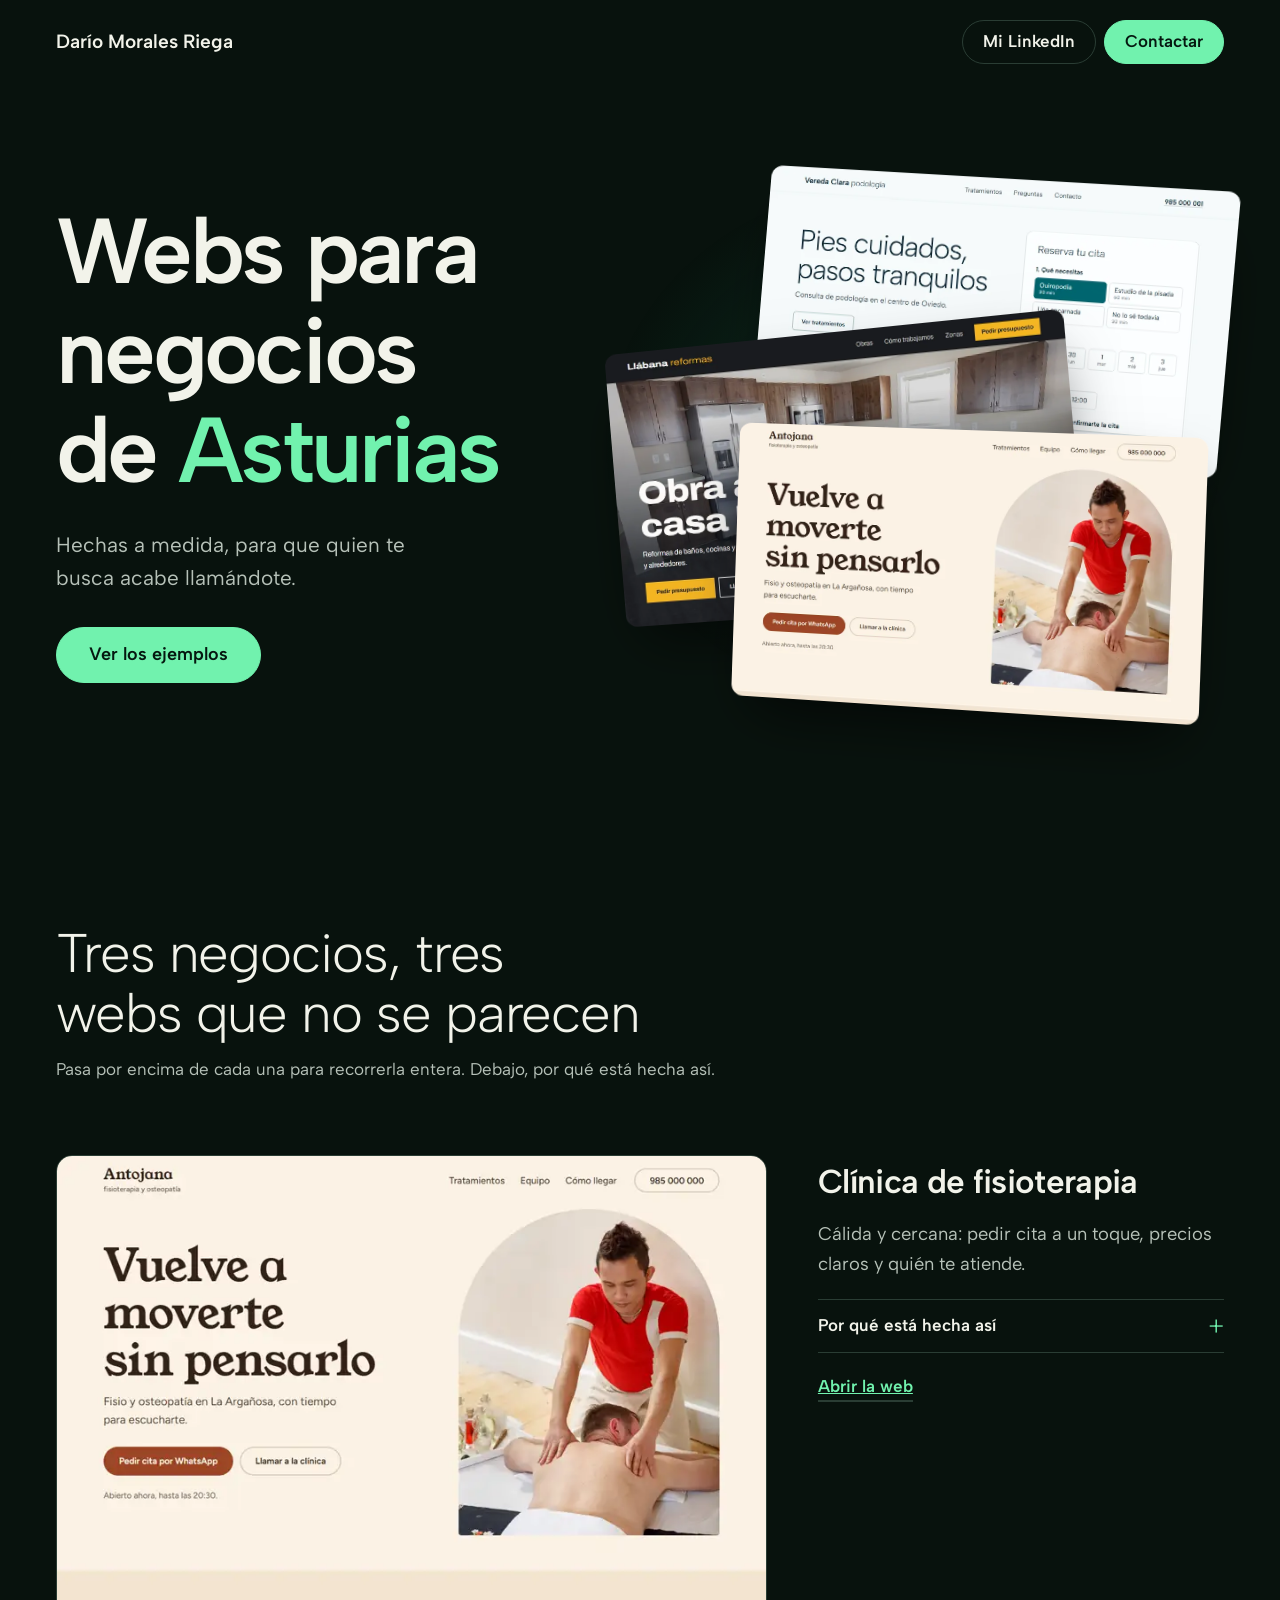
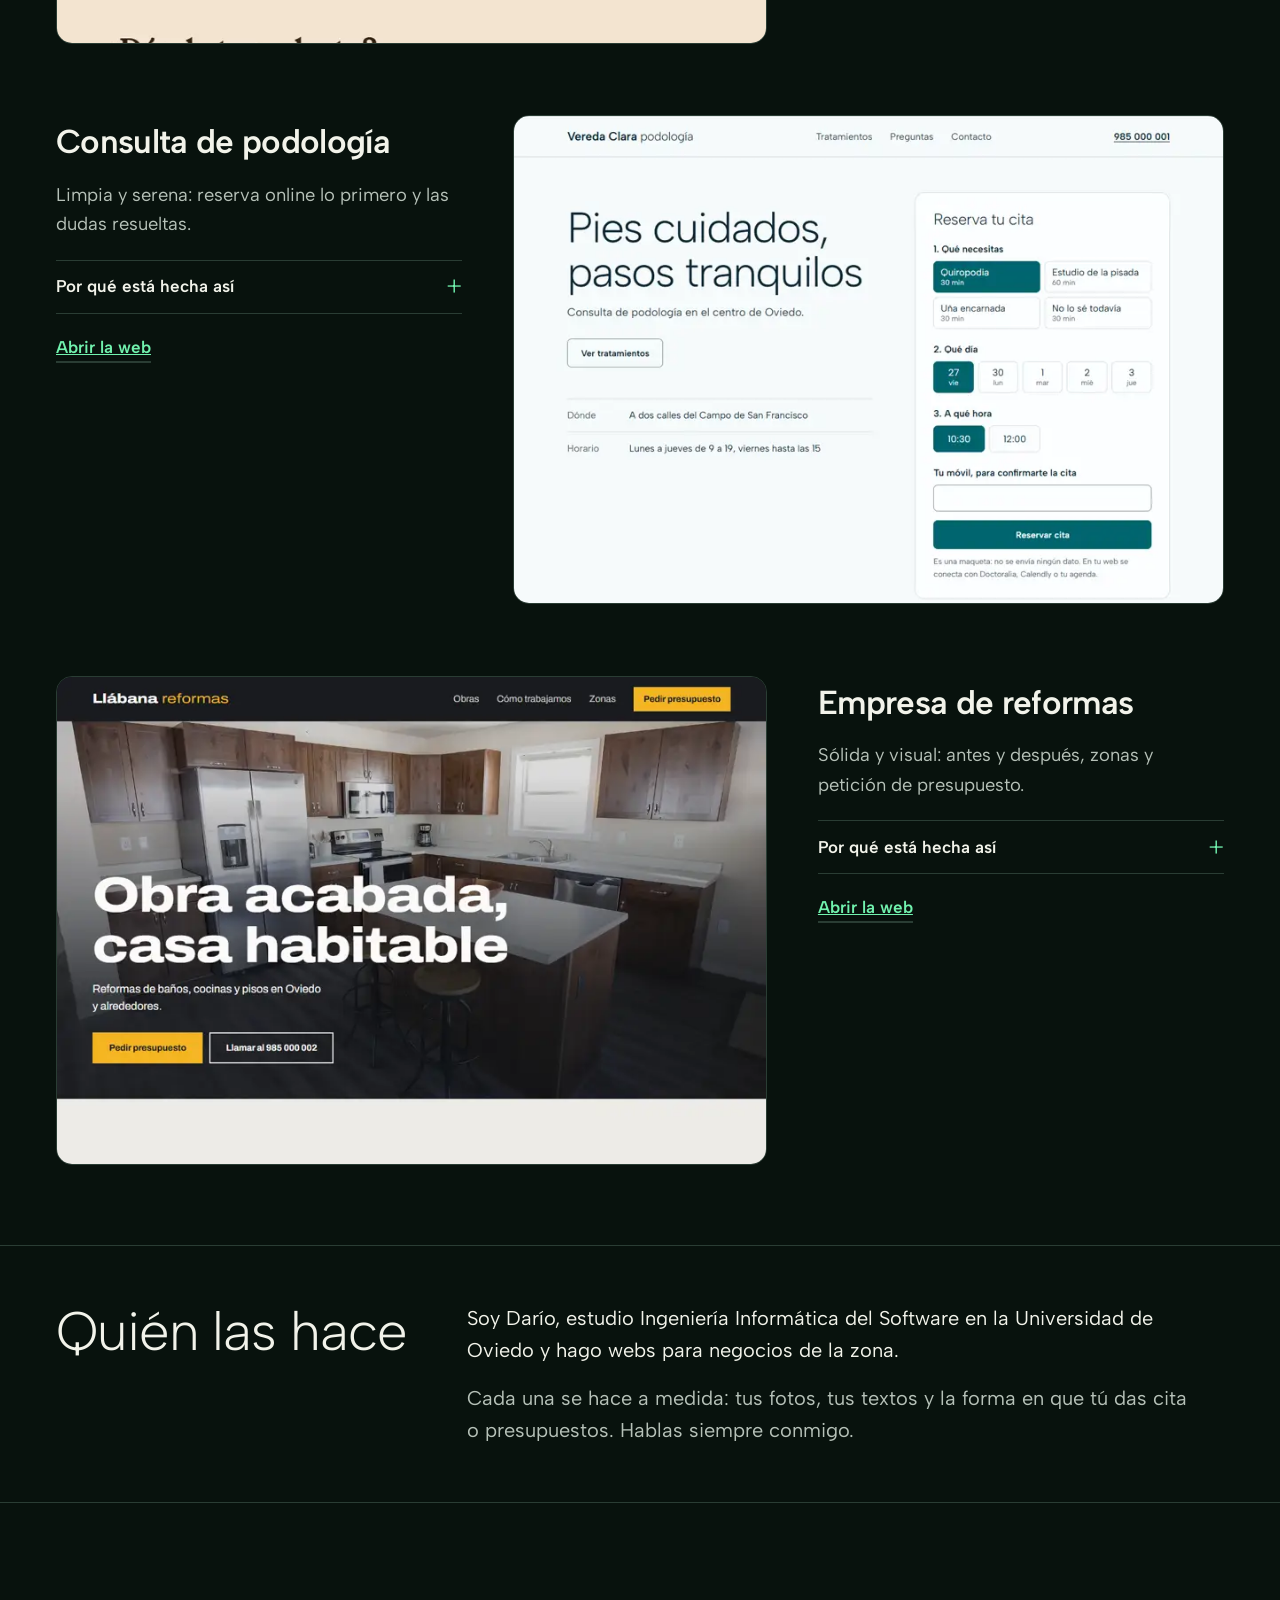
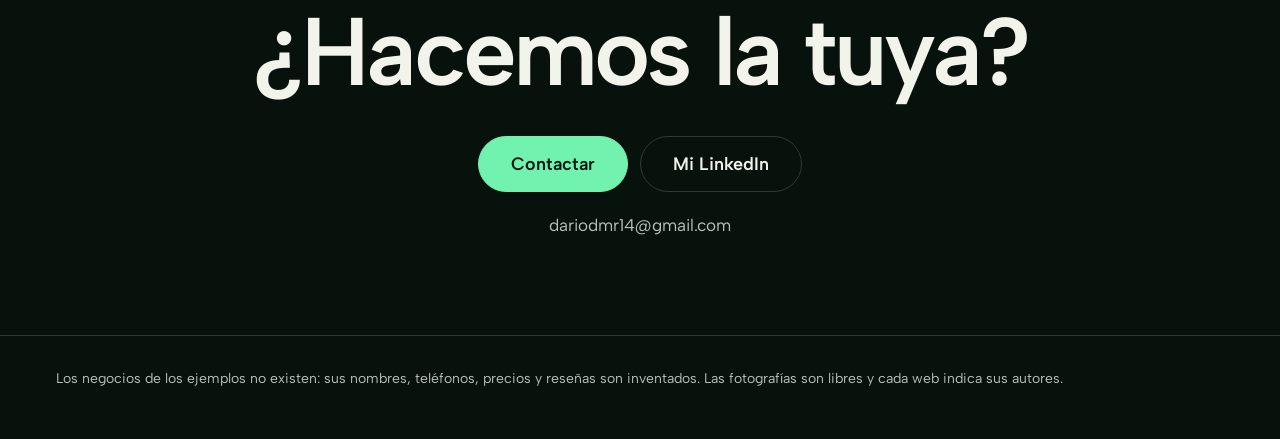
==== index.html @ 512c6b69 "Publicar webs de ejemplo" ====
<!doctype html>
<html lang="es">
<head>
  <meta charset="utf-8">
  <meta name="viewport" content="width=device-width, initial-scale=1">
  <title>Darío Morales Riega — webs para negocios de Asturias</title>
  <meta name="description" content="Webs a medida para clínicas, consultas y empresas de reformas de Asturias. Tres ejemplos para verlo, hechos por Darío Morales Riega.">
  <meta property="og:type" content="website">
  <meta property="og:locale" content="es_ES">
  <meta property="og:title" content="Darío Morales Riega — webs para negocios de Asturias">
  <meta property="og:description" content="Tres webs de ejemplo para clínicas, consultas y reformas.">
  <meta property="og:image" content="https://dariodmr14.github.io/webs-ejemplos/img/og.jpg">
  <meta name="theme-color" content="#0b1411">
  <link rel="icon" href="data:image/svg+xml,%3Csvg xmlns='http://www.w3.org/2000/svg' viewBox='0 0 32 32'%3E%3Crect width='32' height='32' fill='%230b1411'/%3E%3Cpath d='M9 7h6c7 0 10 4 10 9s-3 9-10 9H9z' fill='%237df0b0'/%3E%3C/svg%3E">
  <link rel="preload" href="fonts/albert-300_600.woff2" as="font" type="font/woff2" crossorigin>
  <link rel="stylesheet" href="styles.css">
</head>
<body>
  <header class="wrap top">
    <p class="name">Darío Morales Riega</p>
    <nav aria-label="Contacto">
      <a class="btn btn--line" href="https://www.linkedin.com/in/dario-morales-riega" target="_blank" rel="noopener">Mi LinkedIn</a>
      <a class="btn" href="mailto:dariodmr14@gmail.com?subject=Web%20para%20mi%20negocio">Contactar</a>
    </nav>
  </header>

  <main>
    <section class="hero wrap">
      <div>
        <h1>
          <span class="line"><span>Webs para</span></span>
          <span class="line"><span>negocios</span></span>
          <span class="line"><span>de <em>Asturias</em></span></span>
        </h1>
        <p class="lead">Hechas a medida, para que quien te busca acabe llamándote.</p>
        <div class="actions">
          <a class="btn btn--big" href="#ejemplos">Ver los ejemplos</a>
        </div>
      </div>
      <div class="fan">
        <a class="card card--1" href="podologia/index.html"><img src="img/podologia.webp" width="900" height="536" alt="Ejemplo: consulta de podología"></a>
        <a class="card card--2" href="reformas/index.html"><img src="img/reformas.webp" width="900" height="536" alt="Ejemplo: empresa de reformas"></a>
        <a class="card card--3" href="fisio/index.html"><img src="img/fisio.webp" width="900" height="536" alt="Ejemplo: clínica de fisioterapia" fetchpriority="high"></a>
      </div>
    </section>

    <section class="works wrap" id="ejemplos" aria-labelledby="e-t">
      <h2 id="e-t">Tres negocios, tres webs que no se parecen</h2>
      <p class="hint">Pasa por encima de cada una para recorrerla entera. Debajo, por qué está hecha así.</p>

      <article class="work">
        <a class="peek" href="fisio/index.html" aria-label="Abrir la web de ejemplo de fisioterapia"><img src="img/fisio-larga.webp" width="800" height="3680" alt="Recorrido por la web de ejemplo de fisioterapia" loading="lazy"></a>
        <div>
          <h3>Clínica de fisioterapia</h3>
          <p>Cálida y cercana: pedir cita a un toque, precios claros y quién te atiende.</p>
          <details>
            <summary>Por qué está hecha así</summary>
            <dl><div><dt>Pedir cita, a un toque</dt><dd>Quien tiene dolor quiere cita ya. WhatsApp y teléfono están arriba y, en el móvil, siempre a la vista.</dd></div><div><dt>Precios a la vista</dt><dd>Es lo que más se pregunta antes de reservar. Si no aparece, mucha gente no llama.</dd></div><div><dt>Quién te va a tratar</dt><dd>En fisioterapia se elige a una persona, no un local.</dd></div><div><dt>Cómo llegar y horario</dt><dd>Quien busca «fisio cerca» decide por barrio y por hora. También ayuda a salir en Google.</dd></div></dl>
          </details>
          <a class="work__go" href="fisio/index.html">Abrir la web</a>
        </div>
      </article>
      <article class="work work--flip">
        <a class="peek" href="podologia/index.html" aria-label="Abrir la web de ejemplo de podología"><img src="img/podologia-larga.webp" width="800" height="2844" alt="Recorrido por la web de ejemplo de podología" loading="lazy"></a>
        <div>
          <h3>Consulta de podología</h3>
          <p>Limpia y serena: reserva online lo primero y las dudas resueltas.</p>
          <details>
            <summary>Por qué está hecha así</summary>
            <dl><div><dt>Reservar es lo primero que se ve</dt><dd>Cuantos menos pasos, más citas. Y quien busca de noche reserva sin esperar a que abráis.</dd></div><div><dt>Tratamientos con su nombre</dt><dd>«Uña encarnada» o «estudio de la pisada» es lo que la gente escribe en Google.</dd></div><div><dt>Preguntas frecuentes</dt><dd>Quitan el miedo antes de venir y ahorran llamadas repetidas.</dd></div><div><dt>Colores claros y letra grande</dt><dd>Transmite limpieza y se lee bien a cualquier edad.</dd></div></dl>
          </details>
          <a class="work__go" href="podologia/index.html">Abrir la web</a>
        </div>
      </article>
      <article class="work">
        <a class="peek" href="reformas/index.html" aria-label="Abrir la web de ejemplo de reformas"><img src="img/reformas-larga.webp" width="800" height="3546" alt="Recorrido por la web de ejemplo de reformas" loading="lazy"></a>
        <div>
          <h3>Empresa de reformas</h3>
          <p>Sólida y visual: antes y después, zonas y petición de presupuesto.</p>
          <details>
            <summary>Por qué está hecha así</summary>
            <dl><div><dt>Antes y después</dt><dd>Nadie contrata una reforma sin ver cómo quedan las obras.</dd></div><div><dt>Presupuesto sin llamar</dt><dd>Muchos comparan por la noche. El formulario recoge lo justo para saber si la obra encaja.</dd></div><div><dt>Zonas donde trabajáis</dt><dd>Evita llamadas de fuera y ayuda a salir al buscar «reformas» más el nombre del concejo.</dd></div><div><dt>Cómo se trabaja, paso a paso</dt><dd>El miedo en una obra son los retrasos y los extras. Explicarlo genera confianza.</dd></div></dl>
          </details>
          <a class="work__go" href="reformas/index.html">Abrir la web</a>
        </div>
      </article>
    </section>

    <section class="about wrap" aria-labelledby="a-t">
      <h2 id="a-t">Quién las hace</h2>
      <div>
        <p>Soy Darío, estudio Ingeniería Informática del Software en la Universidad de Oviedo y hago webs para negocios de la zona.</p>
        <p>Cada una se hace a medida: tus fotos, tus textos y la forma en que tú das cita o presupuestos. Hablas siempre conmigo.</p>
      </div>
    </section>

    <section class="close wrap" aria-labelledby="c-t">
      <h2 id="c-t">¿Hacemos la tuya?</h2>
      <div class="actions">
        <a class="btn btn--big" href="mailto:dariodmr14@gmail.com?subject=Web%20para%20mi%20negocio">Contactar</a>
        <a class="btn btn--big btn--line" href="https://www.linkedin.com/in/dario-morales-riega" target="_blank" rel="noopener">Mi LinkedIn</a>
      </div>
      <p class="mail">dariodmr14@gmail.com</p>
    </section>
  </main>

  <footer class="wrap foot">
    <p>Los negocios de los ejemplos no existen: sus nombres, teléfonos, precios y reseñas son inventados. Las fotografías son libres y cada web indica sus autores.</p>
  </footer>
  <script src="main.js" defer></script>
</body>
</html>
---- styles.css ----
/* Hallmark · custom · portada de ejemplos · green-black, bone, one mint · Albert Sans · hero: fanned work · signature: hover a project and the whole site scrolls inside */
@font-face { font-family: "Albert Sans"; src: url("fonts/albert-300_600.woff2") format("woff2"); font-weight: 300 600; font-display: swap; }

:root {
  --color-paper: oklch(17% 0.018 165);
  --color-paper-2: oklch(22% 0.022 165);
  --color-ink: oklch(96% 0.012 110);
  --color-ink-2: oklch(80% 0.018 150);
  --color-rule: oklch(34% 0.028 165);
  --color-accent: oklch(87% 0.150 158);
  --color-accent-hover: oklch(93% 0.100 158);
  --color-accent-ink: oklch(19% 0.030 165);
  --color-glow: oklch(45% 0.090 165 / 0.35);
  --color-shadow: oklch(6% 0.010 165 / 0.7);
  --font-body: "Albert Sans", system-ui, sans-serif;
  --wrap: 1280px;
  --gutter: clamp(20px, 5vw, 56px);
  --ease-out: cubic-bezier(0.22, 1, 0.36, 1);
}

@view-transition { navigation: auto; }
*, *::before, *::after { box-sizing: border-box; }
html, body { overflow-x: clip; }
html { scroll-behavior: smooth; color-scheme: dark; }
body { margin: 0; background: var(--color-paper); color: var(--color-ink-2); font: 400 1.0625rem/1.6 var(--font-body); }
img { display: block; max-width: 100%; height: auto; }
h1, h2, h3 { margin: 0; color: var(--color-ink); text-wrap: balance; overflow-wrap: break-word; }
p { margin: 0; text-wrap: pretty; }
a { color: inherit; }
:focus-visible { outline: 3px solid var(--color-accent); outline-offset: 4px; }
::selection { background: var(--color-accent); color: var(--color-accent-ink); }
.wrap { max-width: var(--wrap); margin-inline: auto; padding-inline: var(--gutter); }

.btn { display: inline-flex; align-items: center; justify-content: center; min-height: 44px; padding: 0 20px; border: 1px solid var(--color-accent); border-radius: 999px; background: var(--color-accent); color: var(--color-accent-ink); font-weight: 600; text-decoration: none; white-space: nowrap; transition: background-color 180ms var(--ease-out), transform 120ms var(--ease-out); }
.btn:hover { background: var(--color-accent-hover); transform: translateY(-2px); }
.btn:active { transform: scale(0.97); }
.btn--line { background: transparent; border-color: var(--color-rule); color: var(--color-ink); }
.btn--line:hover { background: var(--color-paper-2); border-color: var(--color-accent); }
.btn--big { min-height: 56px; padding: 0 32px; font-size: 1.125rem; }
.actions { display: flex; flex-wrap: wrap; gap: 12px; margin-top: 32px; }

.top { display: flex; flex-wrap: wrap; justify-content: space-between; align-items: center; gap: 12px 24px; padding-block: 20px; }
.name { font-weight: 600; font-size: 1.2rem; color: var(--color-ink); }
.top nav { display: flex; gap: 8px; }

.hero { display: grid; grid-template-columns: minmax(0, 5fr) minmax(0, 6fr); gap: 32px; align-items: center; min-height: min(760px, calc(100svh - 90px)); padding-block: 24px 64px; }
h1 { font-size: clamp(3rem, 7.2vw, 6.25rem); font-weight: 600; line-height: 1; letter-spacing: -0.04em; }
h1 em { font-style: normal; color: var(--color-accent); }
.line { display: block; overflow: clip; padding-bottom: 0.08em; }
.line > span { display: block; animation: rise 800ms var(--ease-out) backwards; }
.line:nth-child(2) > span { animation-delay: 90ms; }
.line:nth-child(3) > span { animation-delay: 180ms; }
.lead { margin-top: 24px; font-size: 1.3rem; max-width: 30ch; animation: fade 700ms var(--ease-out) 350ms backwards; }
.hero .actions { animation: fade 700ms var(--ease-out) 450ms backwards; }

.fan { --mx: 0; --my: 0; position: relative; aspect-ratio: 1 / 0.86; perspective: 1400px; isolation: isolate; }
.fan::before { content: ""; position: absolute; inset: 0; z-index: -1; background: radial-gradient(closest-side, var(--color-glow), transparent); }
.card { position: absolute; width: 76%; border-radius: 12px; overflow: hidden; box-shadow: 0 30px 60px -20px var(--color-shadow); transform: translate3d(calc(var(--mx) * var(--depth)), calc(var(--my) * var(--depth)), 0) rotateY(calc(-9deg + var(--mx) * 4deg)) rotate(var(--tilt)); transition: transform 500ms var(--ease-out), translate 350ms var(--ease-out), scale 350ms var(--ease-out); animation: deal 900ms var(--ease-out) backwards; }
.card--1 { top: 0; right: 0; --tilt: 5deg; --depth: 6px; animation-delay: 250ms; }
.card--2 { top: 29%; left: 0; --tilt: -5deg; --depth: 12px; animation-delay: 400ms; }
.card--3 { bottom: 0; right: 4%; --tilt: 2deg; --depth: 20px; animation-delay: 550ms; }
.card:hover, .card:focus-visible { z-index: 2; scale: 1.06; translate: 0 -10px; }
@keyframes rise { from { transform: translateY(105%); } }
@keyframes fade { from { opacity: 0; transform: translateY(10px); } }
@keyframes deal { from { opacity: 0; transform: translateY(60px) scale(0.92); } }

.works { padding-block: 80px; }
h2 { font-size: clamp(2rem, 4.4vw, 3.4rem); font-weight: 300; line-height: 1.1; letter-spacing: -0.02em; max-width: 20ch; }
.hint { margin-top: 12px; }
.work { display: grid; grid-template-columns: minmax(0, 7fr) minmax(0, 4fr); gap: clamp(24px, 4vw, 64px); align-items: start; margin-top: 72px; }
.work--flip { grid-template-columns: minmax(0, 4fr) minmax(0, 7fr); }
.work--flip .peek { order: 2; }
.peek { display: block; aspect-ratio: 16 / 11; overflow: hidden; container-type: size; border-radius: 16px; border: 1px solid var(--color-rule); transition: border-color 250ms var(--ease-out), transform 400ms var(--ease-out); }
.peek img { width: 100%; max-width: none; transition: transform 1100ms var(--ease-out); }
.peek:hover, .peek:focus-visible { border-color: var(--color-accent); transform: translateY(-6px); }
.peek:hover img, .peek:focus-visible img { transform: translateY(calc(-100% + 100cqh)); transition: transform 9s linear 150ms; }
.work h3 { font-size: clamp(1.6rem, 2.6vw, 2.2rem); font-weight: 600; letter-spacing: -0.02em; }
.work p { margin-top: 12px; font-size: 1.15rem; }
.work__go { display: inline-block; margin-top: 20px; color: var(--color-accent); font-weight: 600; border-bottom: 2px solid var(--color-rule); transition: border-color 200ms var(--ease-out); }
.work__go:hover { border-color: var(--color-accent); }

details { margin-top: 20px; border-block: 1px solid var(--color-rule); interpolate-size: allow-keywords; }
summary { display: flex; justify-content: space-between; align-items: center; min-height: 52px; cursor: pointer; list-style: none; color: var(--color-ink); font-weight: 600; }
summary::-webkit-details-marker { display: none; }
summary::after { content: "+"; font-size: 1.6rem; font-weight: 300; color: var(--color-accent); transition: transform 250ms var(--ease-out); }
details[open] summary::after { transform: rotate(45deg); }
details::details-content { block-size: 0; overflow: clip; transition: block-size 350ms var(--ease-out), content-visibility 350ms allow-discrete; }
details[open]::details-content { block-size: auto; }
details dl { margin: 0; padding-bottom: 8px; }
details dl div { padding-block: 8px; }
details dt { color: var(--color-ink); font-weight: 600; }
details dd { margin: 2px 0 0; }
.about { display: grid; grid-template-columns: minmax(0, 1fr) minmax(0, 2fr); gap: 32px; padding-block: 56px; border-top: 1px solid var(--color-rule); }
.about p { max-width: 56ch; font-size: 1.25rem; color: var(--color-ink); }
.about p + p { margin-top: 16px; color: var(--color-ink-2); }
.close { text-align: center; padding-block: 96px; border-top: 1px solid var(--color-rule); }
.close h2 { margin-inline: auto; font-size: clamp(2.6rem, 8vw, 6rem); font-weight: 600; letter-spacing: -0.04em; }
.close .actions { justify-content: center; }
.mail { margin-top: 20px; user-select: all; }
.foot { padding-block: 32px 48px; font-size: 0.875rem; border-top: 1px solid var(--color-rule); }

/* Las secciones aparecen al hacer scroll, donde el navegador lo permite. */
@supports (animation-timeline: view()) {
  .work { animation: appear linear both; animation-timeline: view(); animation-range: entry 0% entry 45%; }
  @keyframes appear { from { opacity: 0.15; translate: 0 48px; } }
  /* En pantallas táctiles no hay hover: la web de dentro avanza con el scroll. */
  @media (hover: none) {
    .peek { view-timeline-name: --peek; }
    .peek img { animation: tour linear both; animation-timeline: --peek; animation-range: cover 20% cover 85%; }
    @keyframes tour { to { transform: translateY(calc(-100% + 100cqh)); } }
  }
}

@media (max-width: 60rem) {
  .hero, .work, .work--flip, .about { grid-template-columns: minmax(0, 1fr); }
  .work--flip .peek { order: 0; }
  .hero { min-height: 0; padding-block: 32px; }
  .work { margin-top: 56px; }
}
@media (prefers-reduced-motion: reduce) {
  html { scroll-behavior: auto; }
  @view-transition { navigation: none; }
  *, *::before { animation: none !important; transition: none !important; }
  .peek:hover img, .peek:focus-visible img { transform: none; }
}
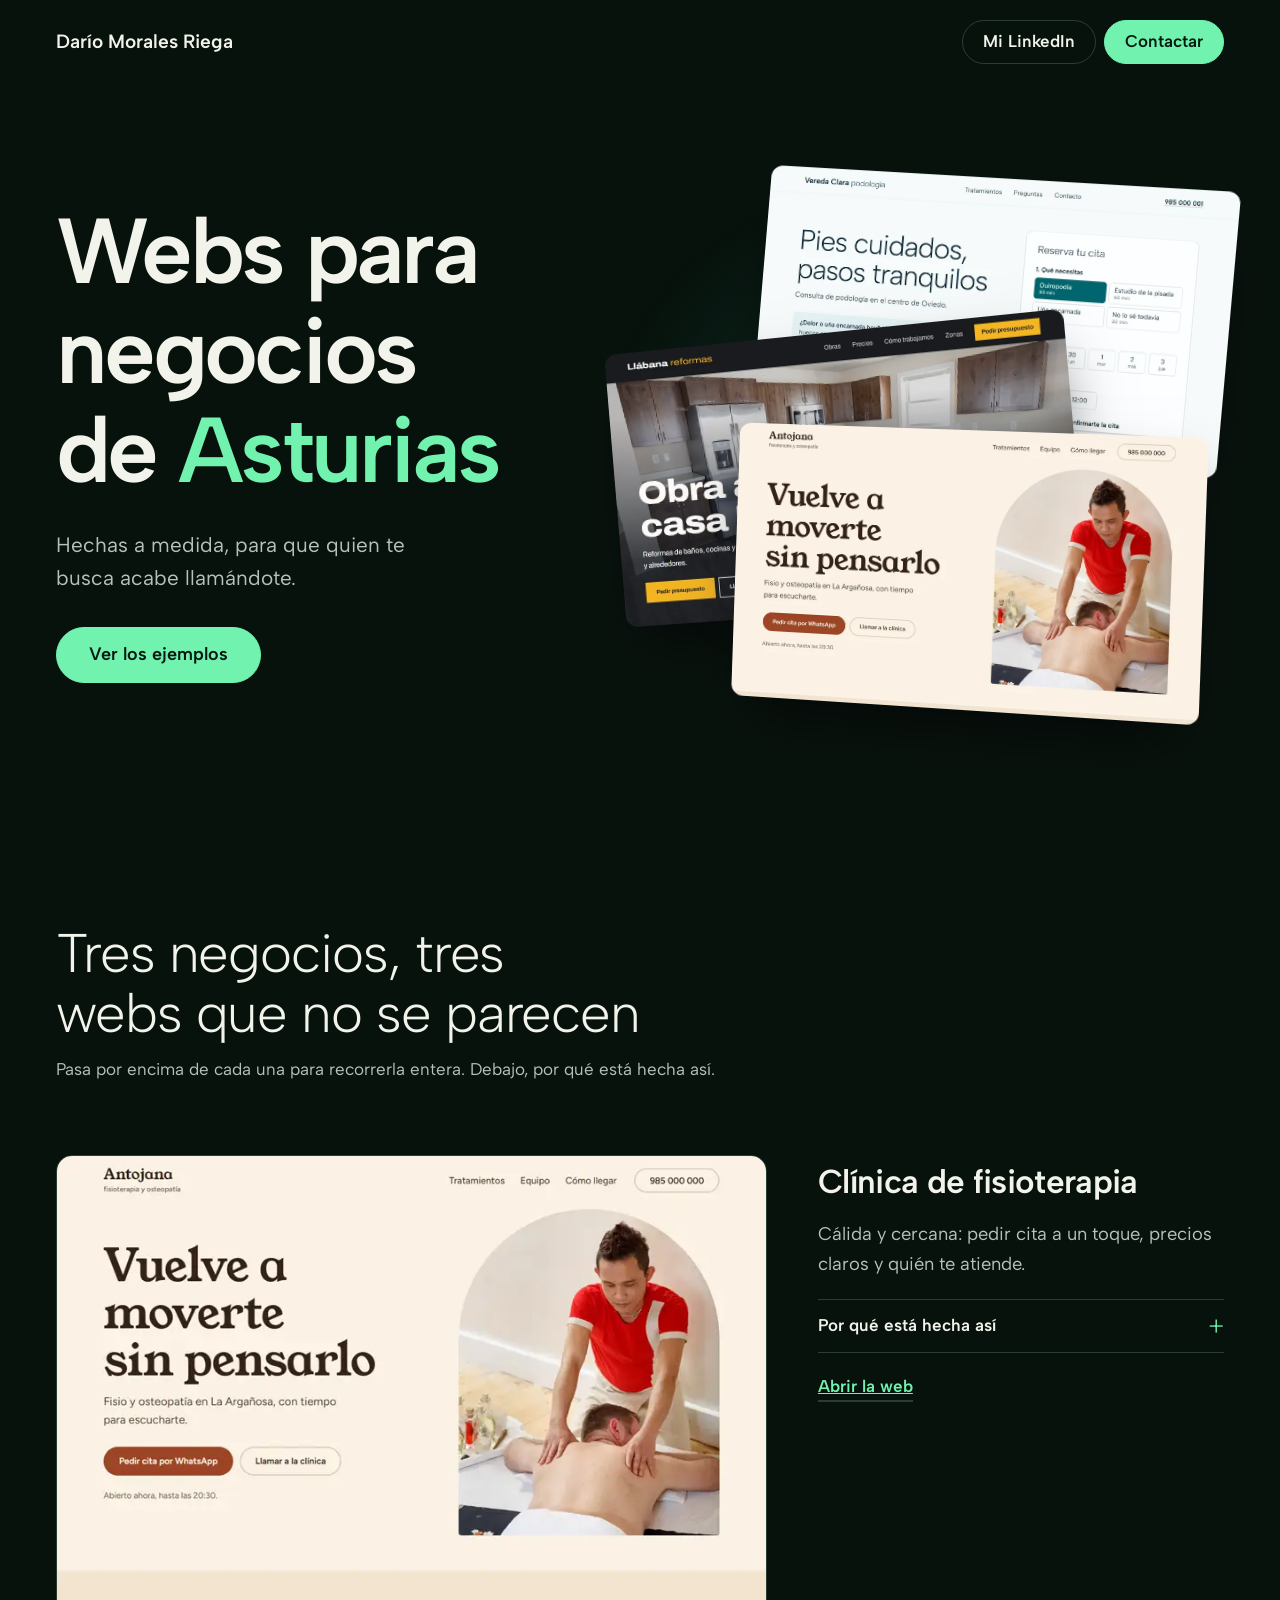
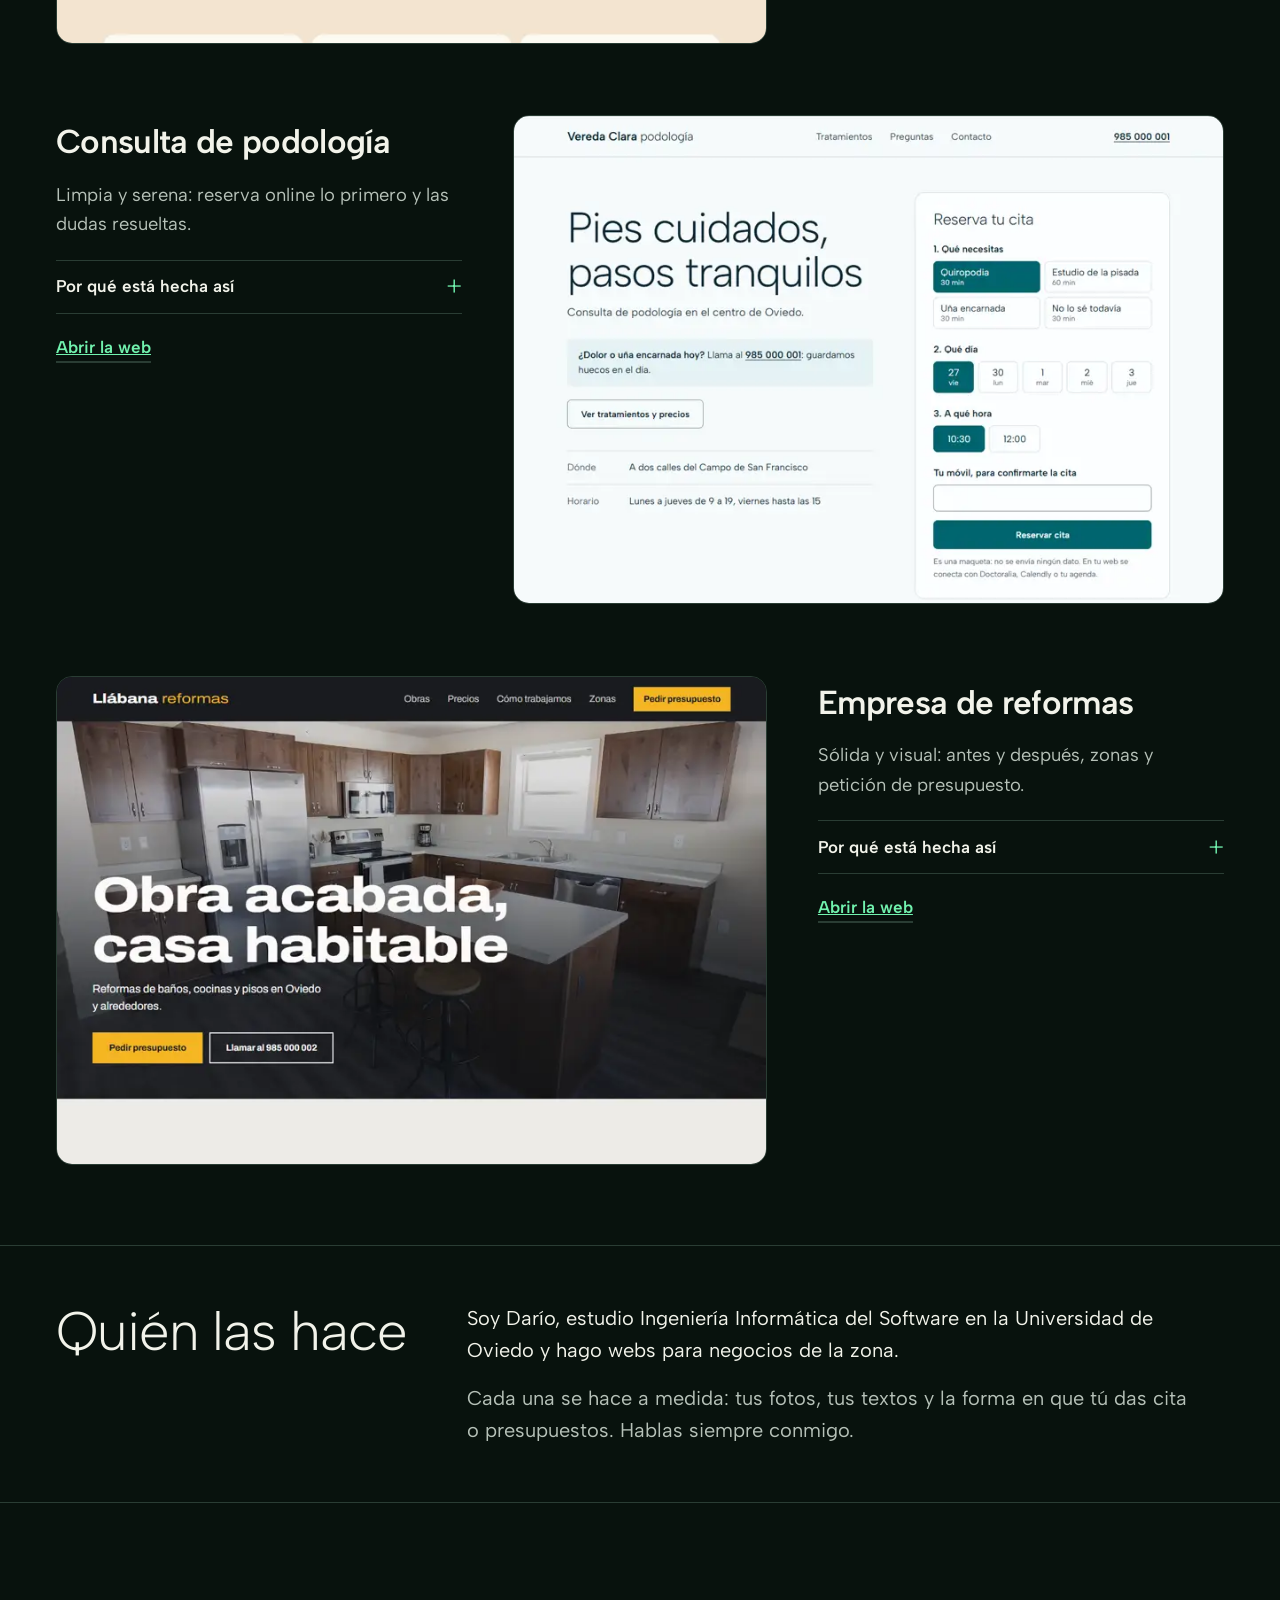
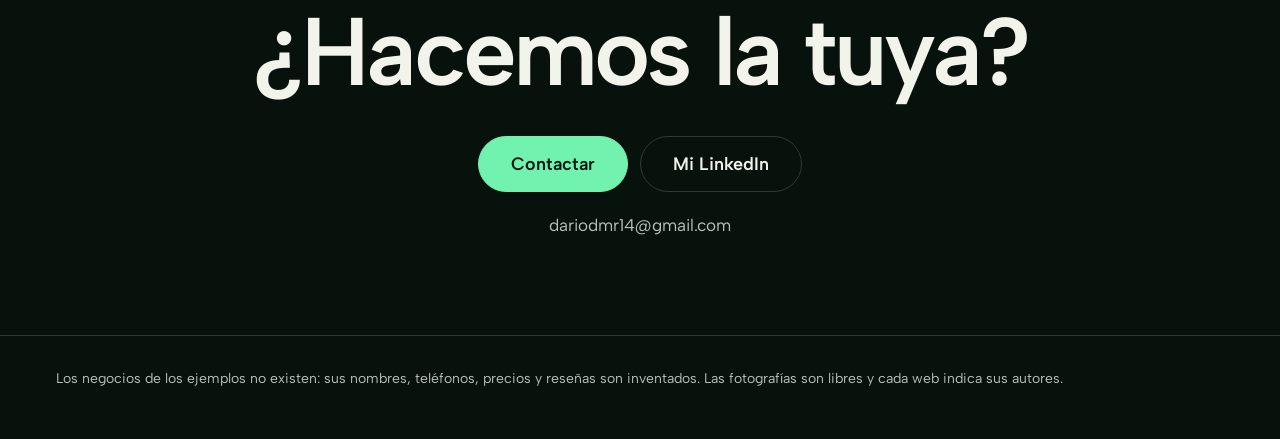
==== commit 427fe41b: "Publicar webs de ejemplo" ====
--- a/index.html
+++ b/index.html
@@ -67,7 +67,7 @@
           <p>Limpia y serena: reserva online lo primero y las dudas resueltas.</p>
           <details>
             <summary>Por qué está hecha así</summary>
-            <dl><div><dt>Reservar es lo primero que se ve</dt><dd>Cuantos menos pasos, más citas. Y quien busca de noche reserva sin esperar a que abráis.</dd></div><div><dt>Tratamientos con su nombre</dt><dd>«Uña encarnada» o «estudio de la pisada» es lo que la gente escribe en Google.</dd></div><div><dt>Preguntas frecuentes</dt><dd>Quitan el miedo antes de venir y ahorran llamadas repetidas.</dd></div><div><dt>Colores claros y letra grande</dt><dd>Transmite limpieza y se lee bien a cualquier edad.</dd></div></dl>
+            <dl><div><dt>Reservar es lo primero que se ve</dt><dd>Cuantos menos pasos, más citas. Y quien busca de noche reserva sin esperar a que abráis.</dd></div><div><dt>Aviso para urgencias</dt><dd>Quien tiene dolor hoy no reserva para la semana que viene: llama.</dd></div><div><dt>Tratamientos con su nombre</dt><dd>«Uña encarnada» o «estudio de la pisada» es lo que la gente escribe en Google.</dd></div><div><dt>Preguntas frecuentes</dt><dd>Quitan el miedo antes de venir y ahorran llamadas repetidas.</dd></div><div><dt>Colores claros y letra grande</dt><dd>Transmite limpieza y se lee bien a cualquier edad.</dd></div></dl>
           </details>
           <a class="work__go" href="podologia/index.html">Abrir la web</a>
         </div>
@@ -79,7 +79,7 @@
           <p>Sólida y visual: antes y después, zonas y petición de presupuesto.</p>
           <details>
             <summary>Por qué está hecha así</summary>
-            <dl><div><dt>Antes y después</dt><dd>Nadie contrata una reforma sin ver cómo quedan las obras.</dd></div><div><dt>Presupuesto sin llamar</dt><dd>Muchos comparan por la noche. El formulario recoge lo justo para saber si la obra encaja.</dd></div><div><dt>Zonas donde trabajáis</dt><dd>Evita llamadas de fuera y ayuda a salir al buscar «reformas» más el nombre del concejo.</dd></div><div><dt>Cómo se trabaja, paso a paso</dt><dd>El miedo en una obra son los retrasos y los extras. Explicarlo genera confianza.</dd></div></dl>
+            <dl><div><dt>Antes y después</dt><dd>Nadie contrata una reforma sin ver cómo quedan las obras.</dd></div><div><dt>Precios «desde» y qué incluye</dt><dd>El miedo es al sobrecoste. Decirlo claro filtra curiosos y da confianza.</dd></div><div><dt>Presupuesto sin llamar</dt><dd>Muchos comparan por la noche. El formulario recoge lo justo para saber si la obra encaja.</dd></div><div><dt>Zonas donde trabajáis</dt><dd>Evita llamadas de fuera y ayuda a salir al buscar «reformas» más el nombre del concejo.</dd></div><div><dt>Cómo se trabaja, paso a paso</dt><dd>El miedo en una obra son los retrasos y los extras. Explicarlo genera confianza.</dd></div></dl>
           </details>
           <a class="work__go" href="reformas/index.html">Abrir la web</a>
         </div>
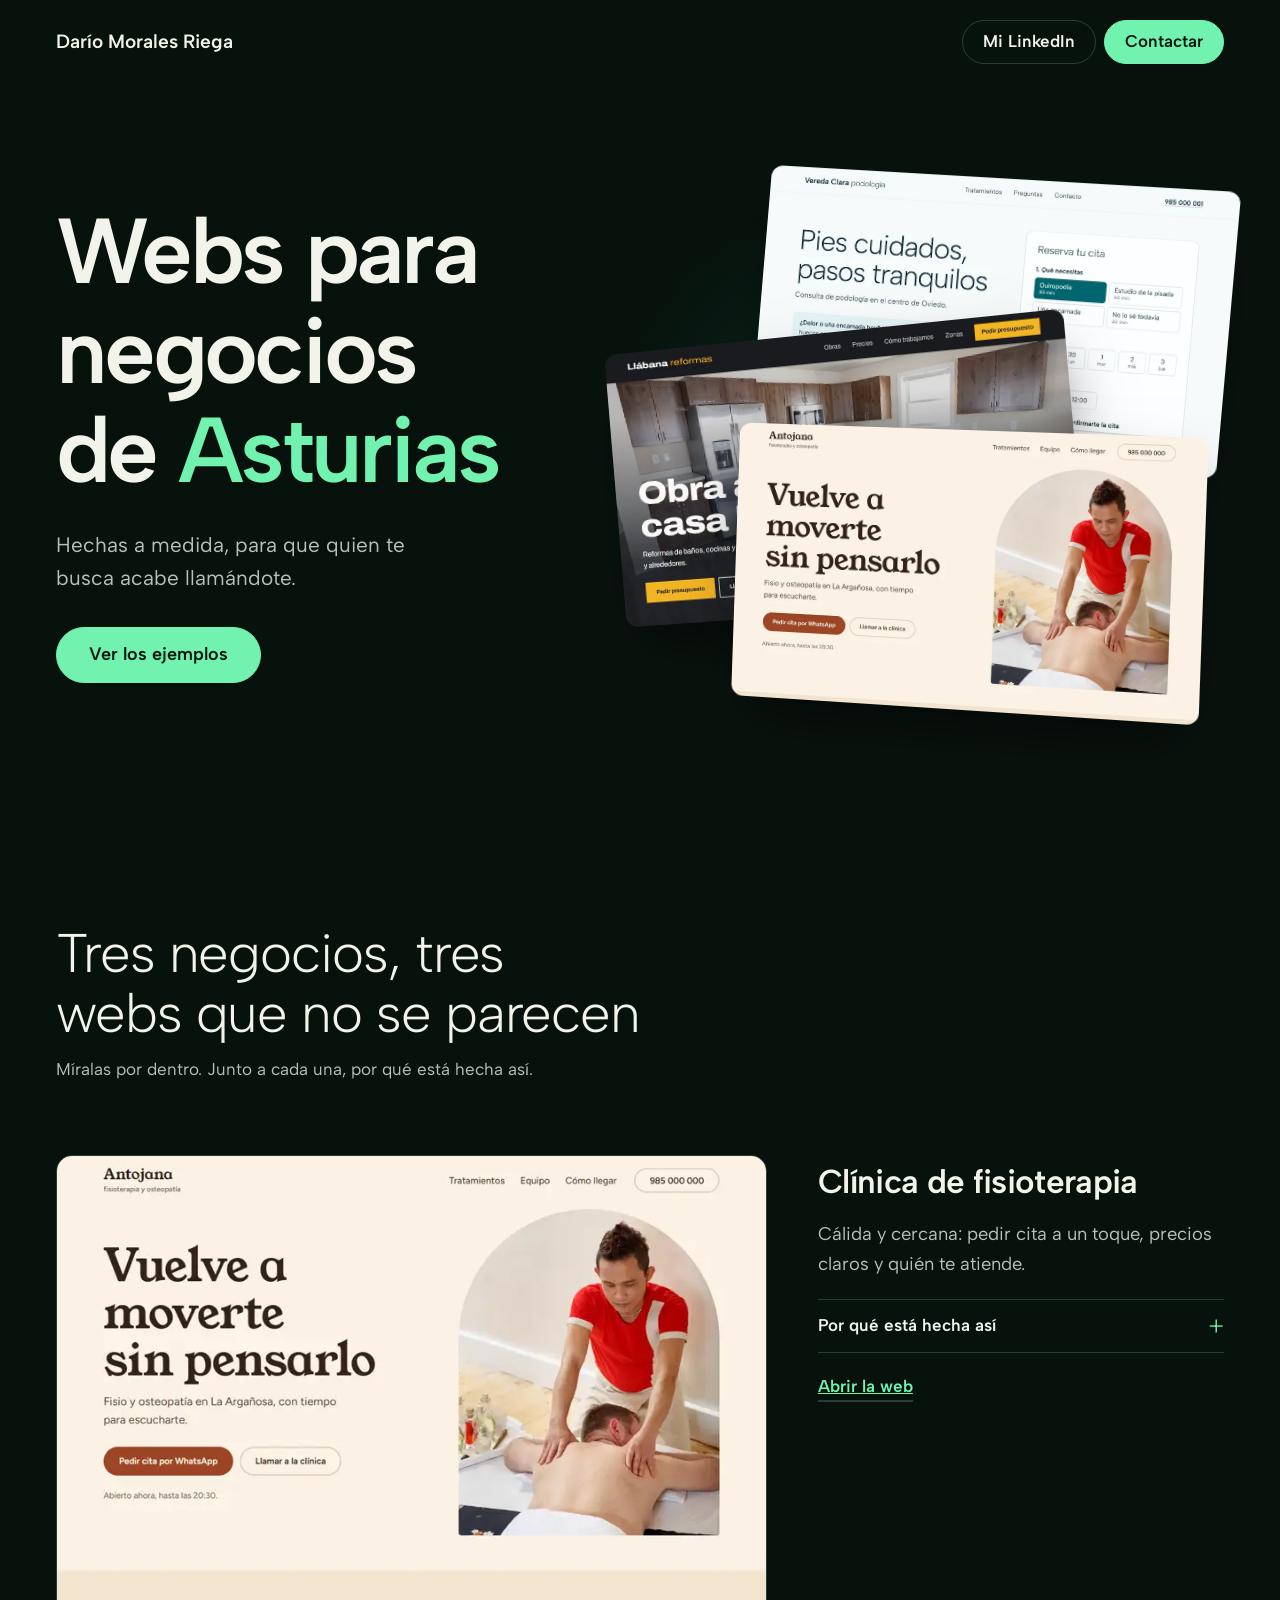
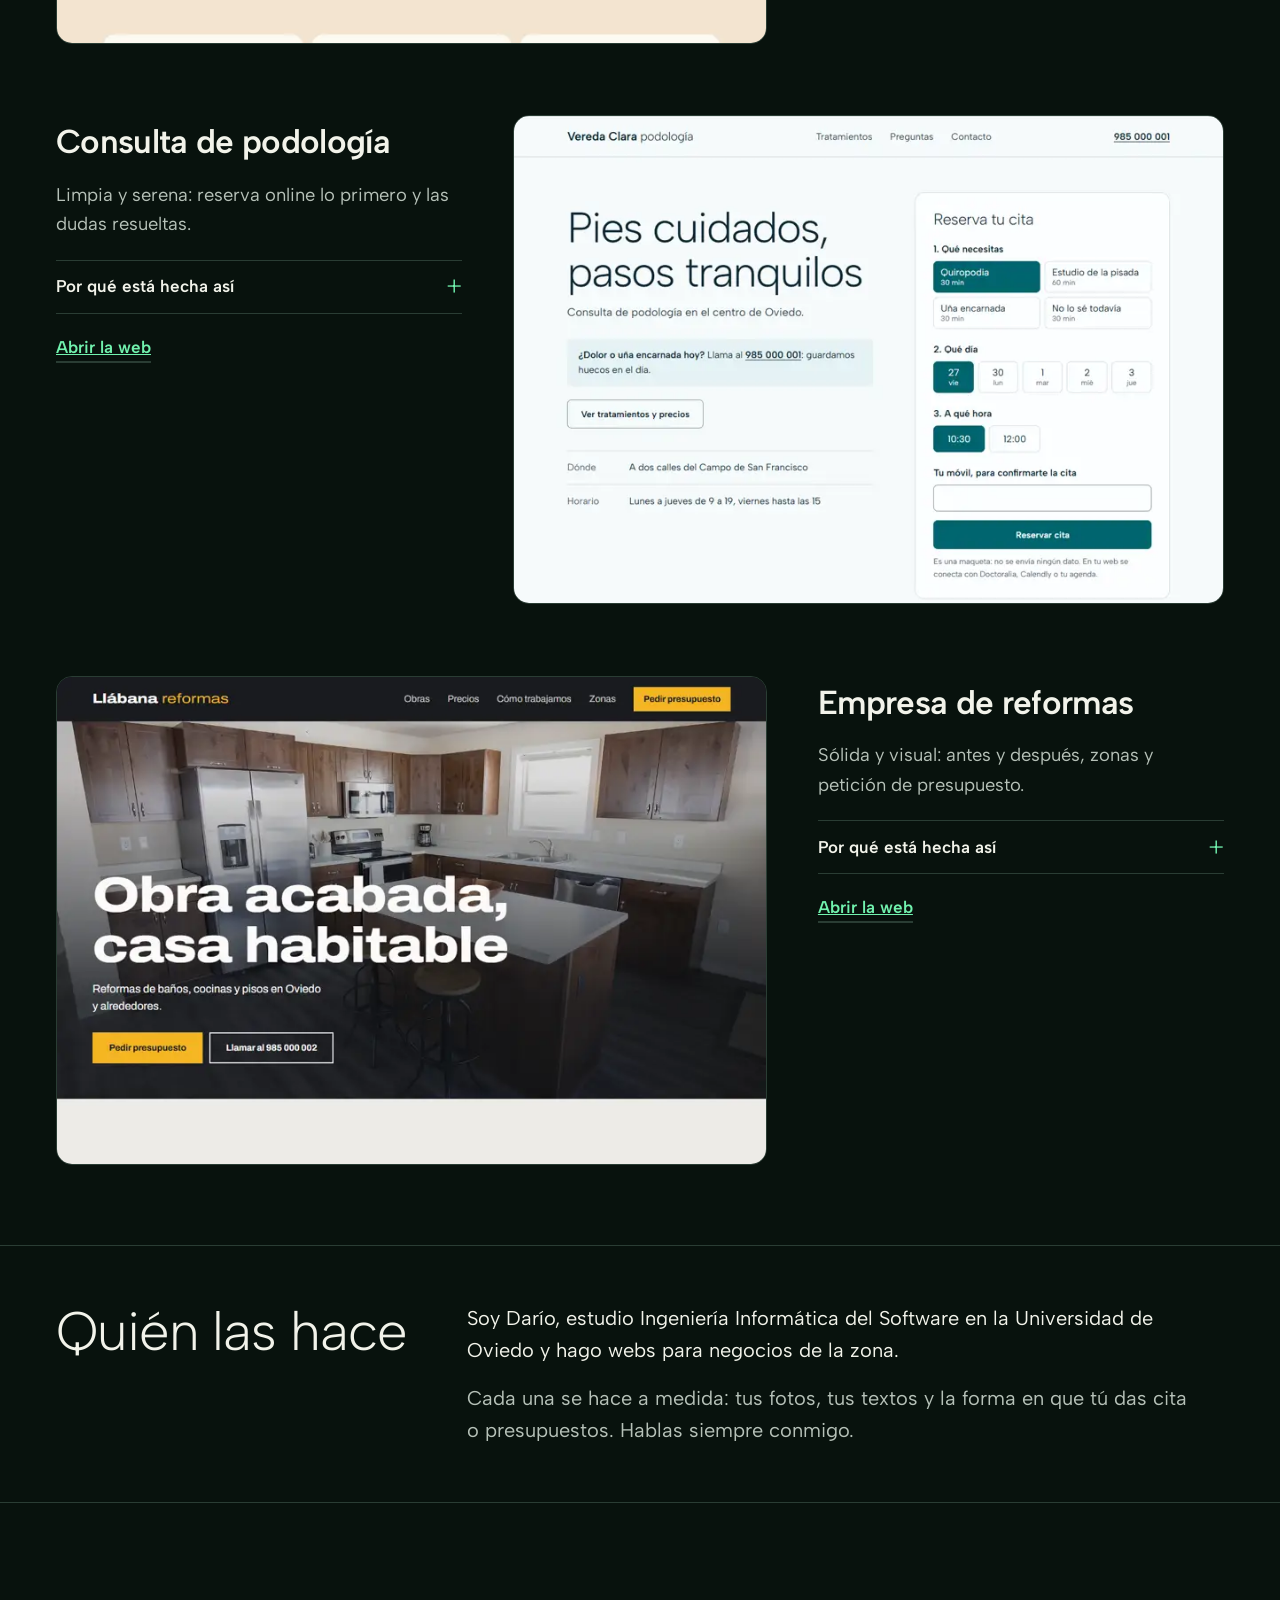
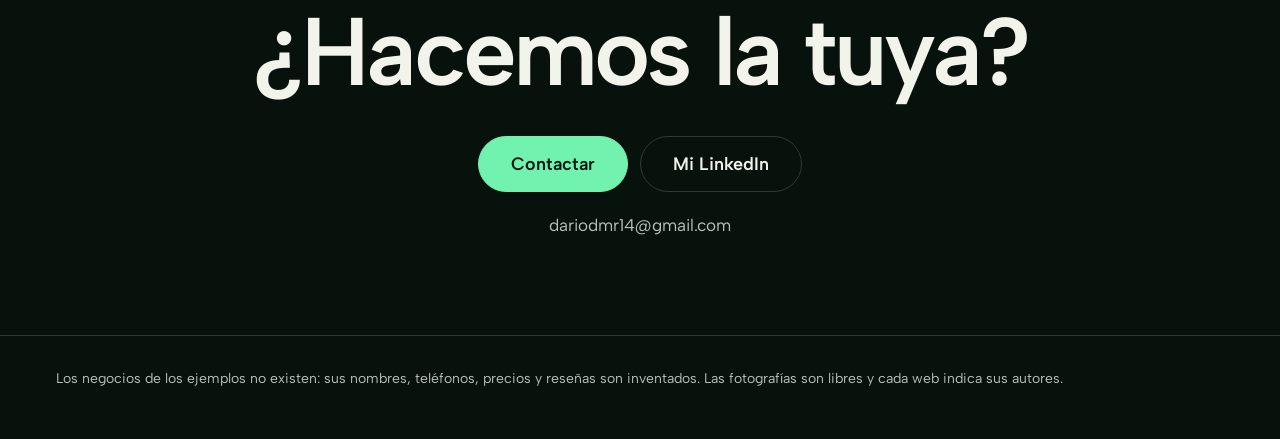
==== commit 8f06a5c9: "Publicar webs de ejemplo" ====
--- a/index.html
+++ b/index.html
@@ -46,7 +46,7 @@
 
     <section class="works wrap" id="ejemplos" aria-labelledby="e-t">
       <h2 id="e-t">Tres negocios, tres webs que no se parecen</h2>
-      <p class="hint">Pasa por encima de cada una para recorrerla entera. Debajo, por qué está hecha así.</p>
+      <p class="hint">Míralas por dentro. Junto a cada una, por qué está hecha así.</p>
 
       <article class="work">
         <a class="peek" href="fisio/index.html" aria-label="Abrir la web de ejemplo de fisioterapia"><img src="img/fisio-larga.webp" width="800" height="3680" alt="Recorrido por la web de ejemplo de fisioterapia" loading="lazy"></a>
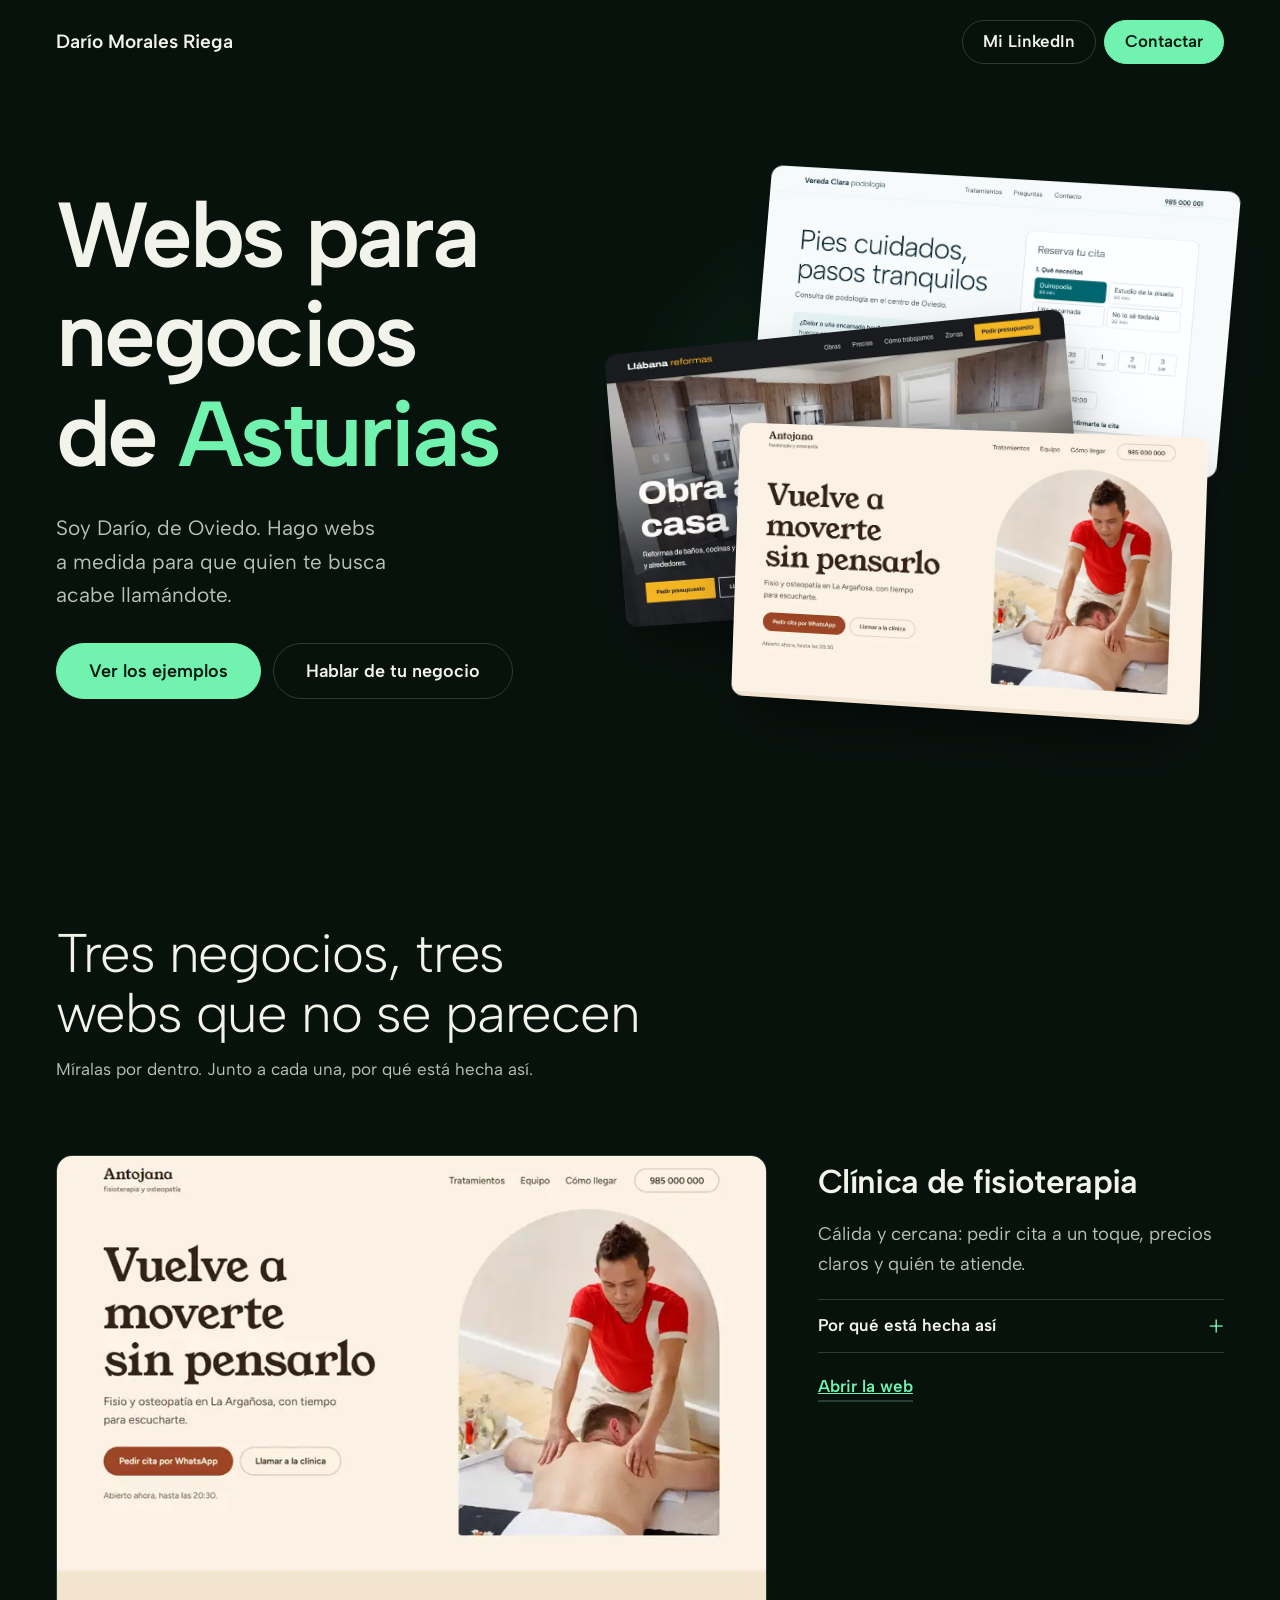
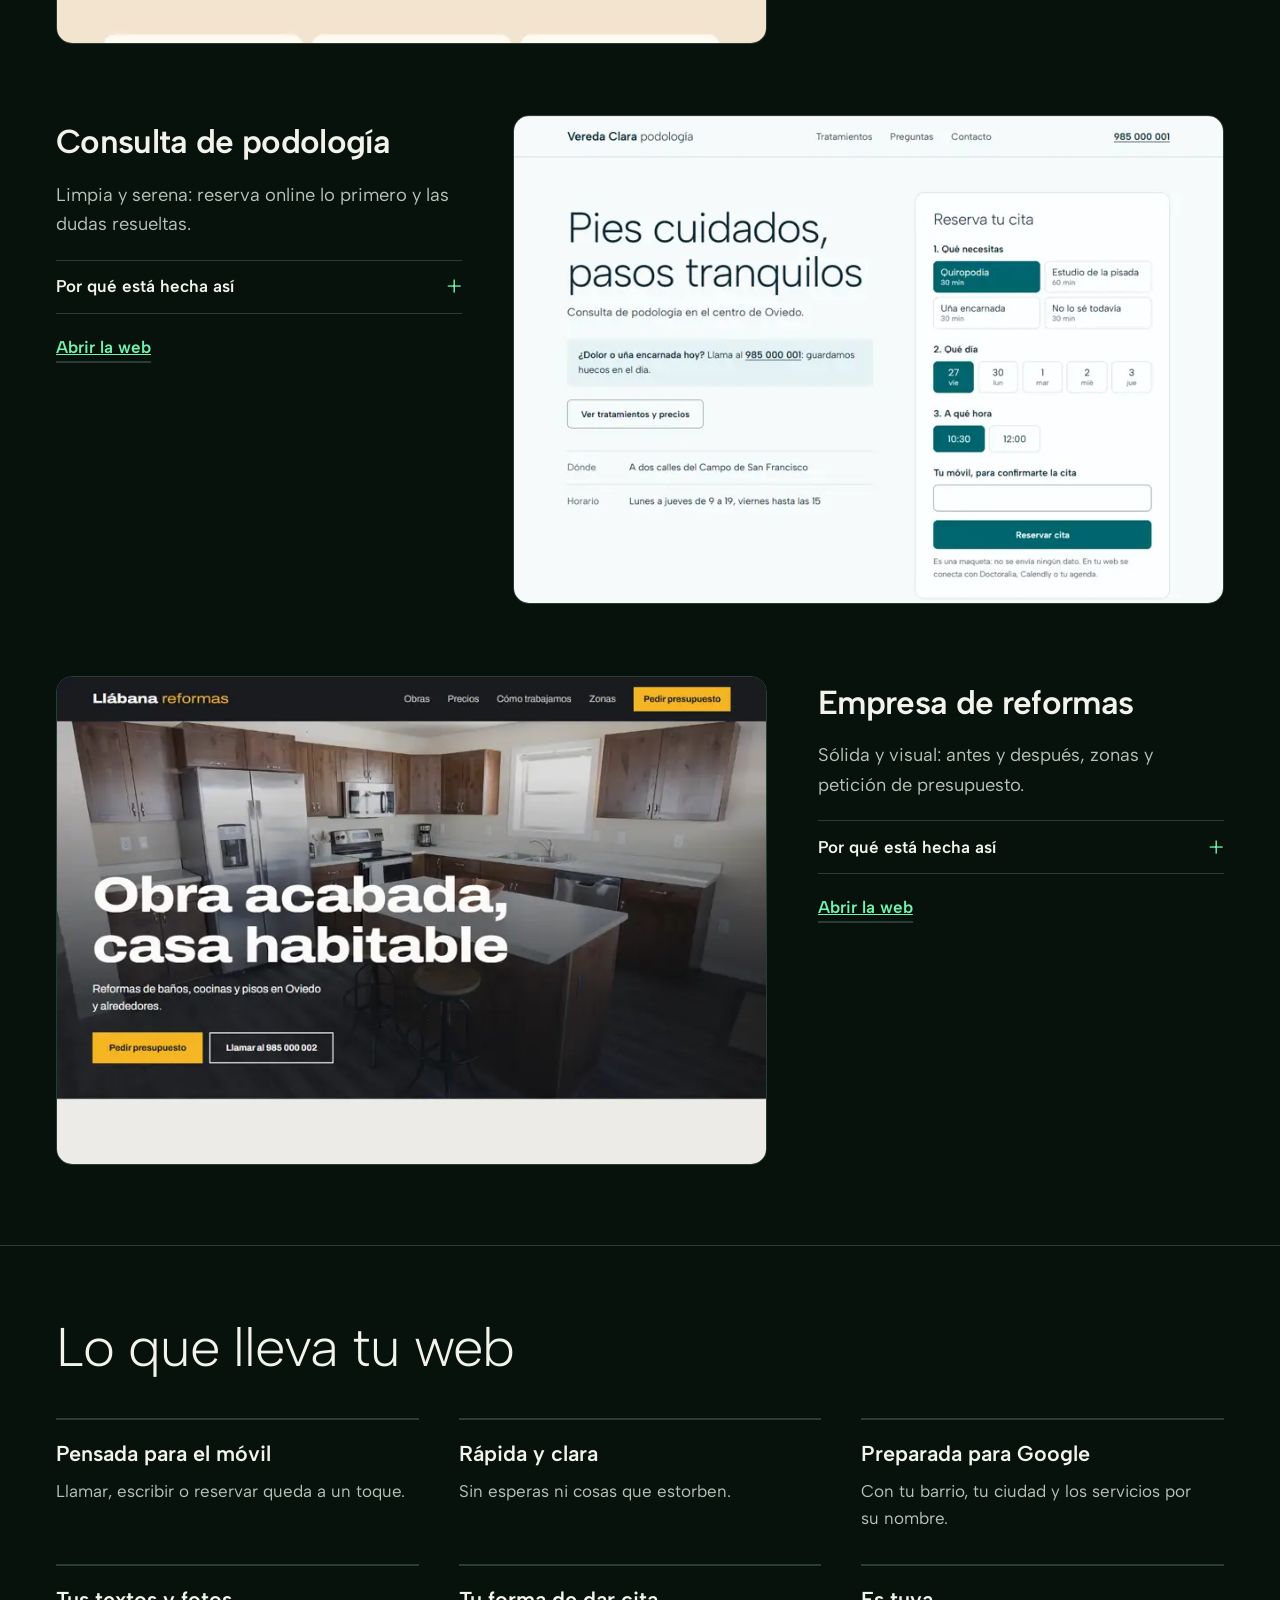
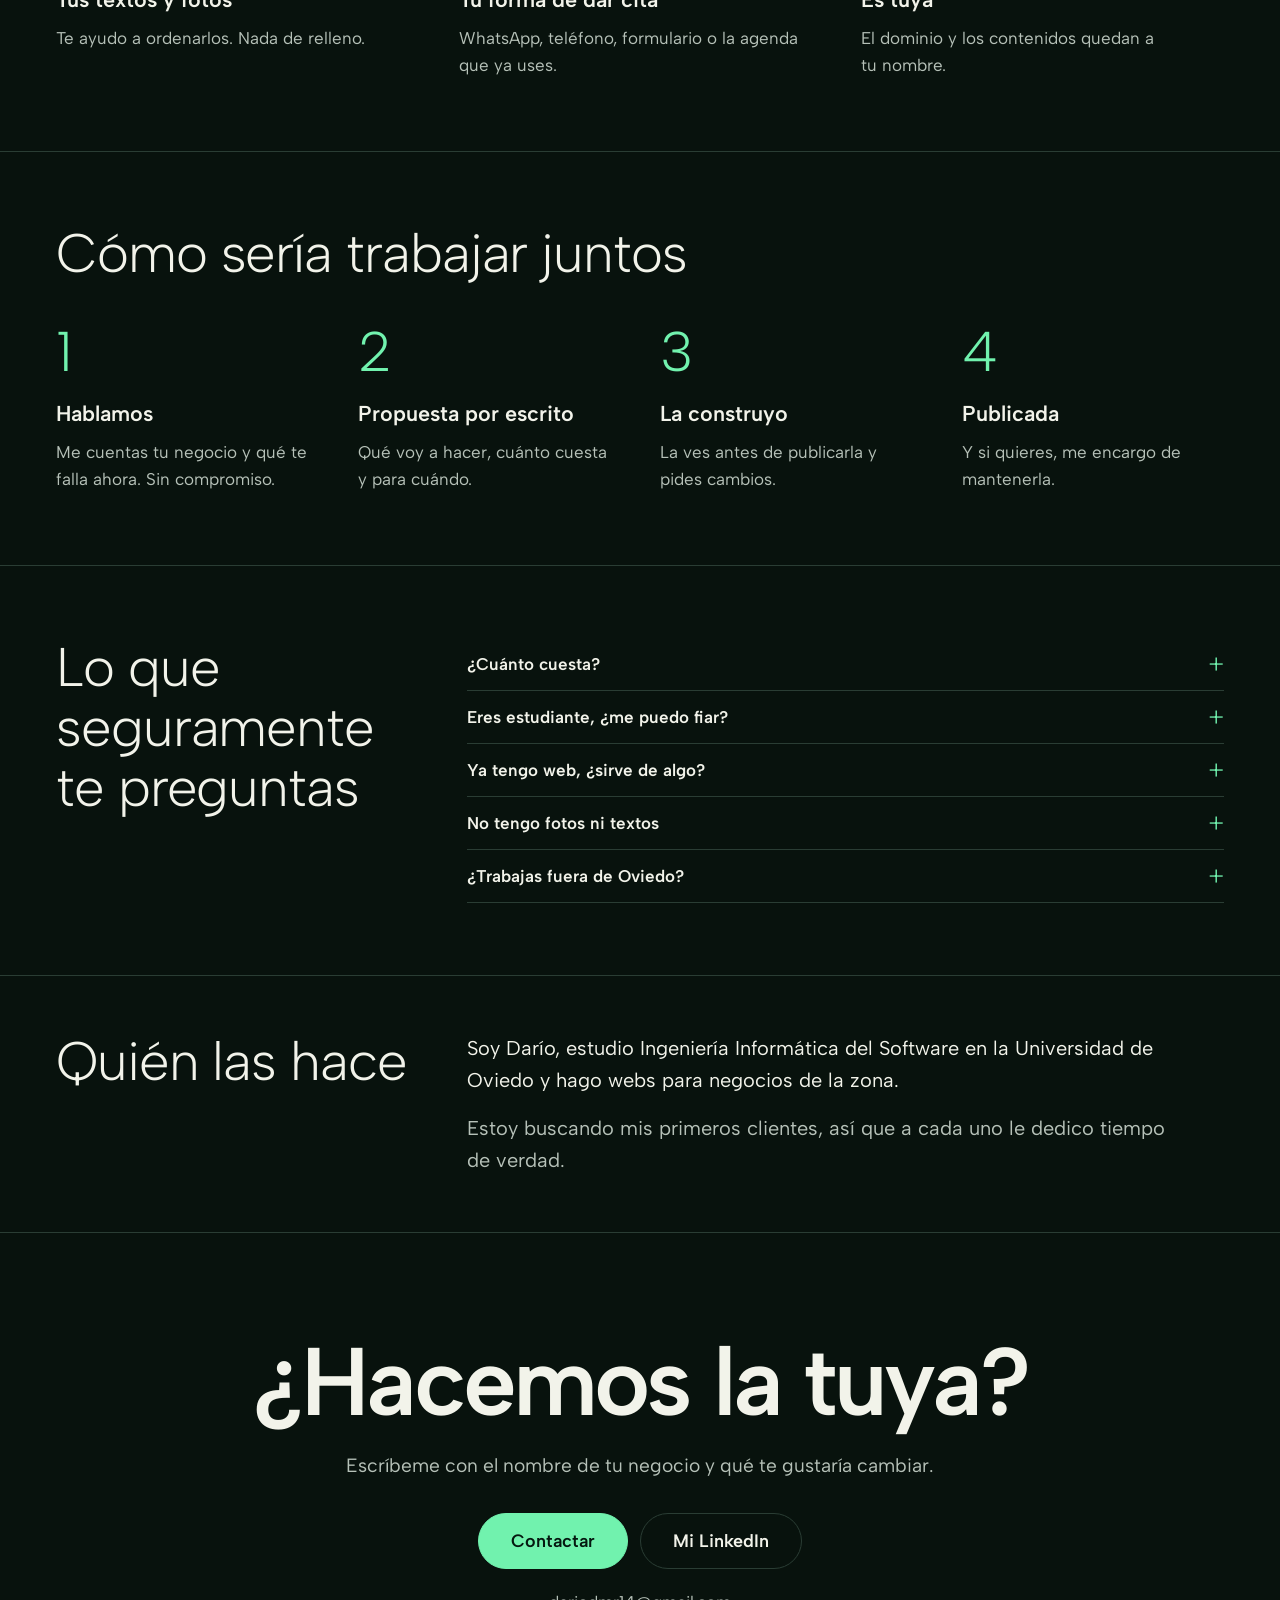
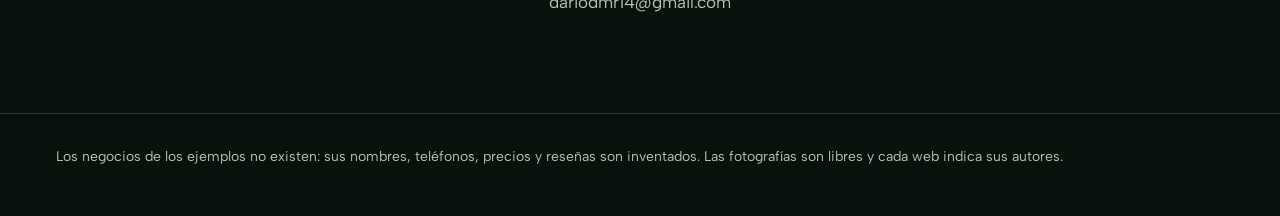
==== commit 6d6297cf: "Publicar webs de ejemplo" ====
--- a/index.html
+++ b/index.html
@@ -3,8 +3,12 @@
 <head>
   <meta charset="utf-8">
   <meta name="viewport" content="width=device-width, initial-scale=1">
-  <title>Darío Morales Riega — webs para negocios de Asturias</title>
-  <meta name="description" content="Webs a medida para clínicas, consultas y empresas de reformas de Asturias. Tres ejemplos para verlo, hechos por Darío Morales Riega.">
+  <title>Diseño web en Oviedo y Asturias | Darío Morales Riega</title>
+  <meta name="description" content="Diseño de páginas web en Oviedo para clínicas, consultas, reformas y otros negocios de Asturias. Trato directo con Darío Morales Riega. Mira tres ejemplos.">
+  <link rel="canonical" href="https://dariodmr14.github.io/webs-ejemplos/">
+  <script type="application/ld+json">
+  {"@context":"https://schema.org","@type":"Person","name":"Darío Morales Riega","jobTitle":"Diseño y desarrollo web","url":"https://dariodmr14.github.io/webs-ejemplos/","email":"mailto:dariodmr14@gmail.com","sameAs":["https://www.linkedin.com/in/dario-morales-riega"],"address":{"@type":"PostalAddress","addressLocality":"Oviedo","addressRegion":"Asturias","addressCountry":"ES"}}
+  </script>
   <meta property="og:type" content="website">
   <meta property="og:locale" content="es_ES">
   <meta property="og:title" content="Darío Morales Riega — webs para negocios de Asturias">
@@ -32,9 +36,10 @@
           <span class="line"><span>negocios</span></span>
           <span class="line"><span>de <em>Asturias</em></span></span>
         </h1>
-        <p class="lead">Hechas a medida, para que quien te busca acabe llamándote.</p>
+        <p class="lead">Soy Darío, de Oviedo. Hago webs a medida para que quien te busca acabe llamándote.</p>
         <div class="actions">
           <a class="btn btn--big" href="#ejemplos">Ver los ejemplos</a>
+          <a class="btn btn--big btn--line" href="#contacto">Hablar de tu negocio</a>
         </div>
       </div>
       <div class="fan">
@@ -86,16 +91,50 @@
       </article>
     </section>
 
+    <section class="gets wrap" aria-labelledby="g-t">
+      <h2 id="g-t">Lo que lleva tu web</h2>
+      <ul>
+        <li><h3>Pensada para el móvil</h3><p>Llamar, escribir o reservar queda a un toque.</p></li>
+        <li><h3>Rápida y clara</h3><p>Sin esperas ni cosas que estorben.</p></li>
+        <li><h3>Preparada para Google</h3><p>Con tu barrio, tu ciudad y los servicios por su nombre.</p></li>
+        <li><h3>Tus textos y fotos</h3><p>Te ayudo a ordenarlos. Nada de relleno.</p></li>
+        <li><h3>Tu forma de dar cita</h3><p>WhatsApp, teléfono, formulario o la agenda que ya uses.</p></li>
+        <li><h3>Es tuya</h3><p>El dominio y los contenidos quedan a tu nombre.</p></li>
+      </ul>
+    </section>
+
+    <section class="steps wrap" aria-labelledby="s-t">
+      <h2 id="s-t">Cómo sería trabajar juntos</h2>
+      <ol>
+        <li><h3>Hablamos</h3><p>Me cuentas tu negocio y qué te falla ahora. Sin compromiso.</p></li>
+        <li><h3>Propuesta por escrito</h3><p>Qué voy a hacer, cuánto cuesta y para cuándo.</p></li>
+        <li><h3>La construyo</h3><p>La ves antes de publicarla y pides cambios.</p></li>
+        <li><h3>Publicada</h3><p>Y si quieres, me encargo de mantenerla.</p></li>
+      </ol>
+    </section>
+
+    <section class="faq wrap" aria-labelledby="q-t">
+      <h2 id="q-t">Lo que seguramente te preguntas</h2>
+      <div>
+        <details><summary>¿Cuánto cuesta?</summary><p>Depende de lo que necesites. Lo sabrás por escrito antes de decidir nada.</p></details>
+        <details><summary>Eres estudiante, ¿me puedo fiar?</summary><p>Estoy empezando y no lo escondo. Por eso tienes tres ejemplos delante, hablas siempre conmigo y ves la web antes de publicarla.</p></details>
+        <details><summary>Ya tengo web, ¿sirve de algo?</summary><p>Si en el móvil cuesta leerla o no se ve cómo contactar, sí. Te digo qué cambiaría y tú decides.</p></details>
+        <details><summary>No tengo fotos ni textos</summary><p>Lo preparamos juntos. Unas fotos reales hechas con el móvil suelen servir para empezar.</p></details>
+        <details><summary>¿Trabajas fuera de Oviedo?</summary><p>Sí, en el resto de Asturias también.</p></details>
+      </div>
+    </section>
+
     <section class="about wrap" aria-labelledby="a-t">
       <h2 id="a-t">Quién las hace</h2>
       <div>
         <p>Soy Darío, estudio Ingeniería Informática del Software en la Universidad de Oviedo y hago webs para negocios de la zona.</p>
-        <p>Cada una se hace a medida: tus fotos, tus textos y la forma en que tú das cita o presupuestos. Hablas siempre conmigo.</p>
+        <p>Estoy buscando mis primeros clientes, así que a cada uno le dedico tiempo de verdad.</p>
       </div>
     </section>
 
-    <section class="close wrap" aria-labelledby="c-t">
+    <section class="close wrap" id="contacto" aria-labelledby="c-t">
       <h2 id="c-t">¿Hacemos la tuya?</h2>
+      <p class="ask">Escríbeme con el nombre de tu negocio y qué te gustaría cambiar.</p>
       <div class="actions">
         <a class="btn btn--big" href="mailto:dariodmr14@gmail.com?subject=Web%20para%20mi%20negocio">Contactar</a>
         <a class="btn btn--big btn--line" href="https://www.linkedin.com/in/dario-morales-riega" target="_blank" rel="noopener">Mi LinkedIn</a>
--- a/styles.css
+++ b/styles.css
@@ -90,6 +90,19 @@
 details dl div { padding-block: 8px; }
 details dt { color: var(--color-ink); font-weight: 600; }
 details dd { margin: 2px 0 0; }
+.gets, .steps, .faq { padding-block: 72px; border-top: 1px solid var(--color-rule); }
+.gets ul, .steps ol { list-style: none; margin: 40px 0 0; padding: 0; display: grid; grid-template-columns: repeat(3, minmax(0, 1fr)); gap: 32px 40px; }
+.gets h3, .steps h3 { font-size: 1.35rem; font-weight: 600; }
+.gets p, .steps p { margin-top: 8px; }
+.gets li { border-top: 2px solid var(--color-rule); padding-top: 16px; transition: border-color 250ms var(--ease-out); }
+.gets li:hover { border-color: var(--color-accent); }
+.steps ol { counter-reset: paso; grid-template-columns: repeat(4, minmax(0, 1fr)); }
+.steps li { counter-increment: paso; }
+.steps li::before { content: counter(paso); display: block; margin-bottom: 16px; color: var(--color-accent); font-size: 3.5rem; font-weight: 300; line-height: 1; }
+.faq { display: grid; grid-template-columns: minmax(0, 1fr) minmax(0, 2fr); gap: 32px; align-items: start; }
+.faq details { margin: 0; border-block: 0; border-bottom: 1px solid var(--color-rule); }
+.faq details p { padding-bottom: 20px; max-width: 60ch; }
+.ask { margin-top: 16px; font-size: 1.2rem; }
 .about { display: grid; grid-template-columns: minmax(0, 1fr) minmax(0, 2fr); gap: 32px; padding-block: 56px; border-top: 1px solid var(--color-rule); }
 .about p { max-width: 56ch; font-size: 1.25rem; color: var(--color-ink); }
 .about p + p { margin-top: 16px; color: var(--color-ink-2); }
@@ -102,7 +115,7 @@
 /* Las secciones aparecen al hacer scroll, donde el navegador lo permite. */
 @supports (animation-timeline: view()) {
   .work { animation: appear linear both; animation-timeline: view(); animation-range: entry 0% entry 45%; }
-  @keyframes appear { from { opacity: 0.15; translate: 0 48px; } }
+  @keyframes appear { from { translate: 0 48px; } }
   /* En pantallas táctiles no hay hover: la web de dentro avanza con el scroll. */
   @media (hover: none) {
     .peek { view-timeline-name: --peek; }
@@ -116,6 +129,12 @@
   .work--flip .peek { order: 0; }
   .hero { min-height: 0; padding-block: 32px; }
   .work { margin-top: 56px; }
+  .faq { grid-template-columns: minmax(0, 1fr); }
+  .gets ul, .steps ol { grid-template-columns: repeat(2, minmax(0, 1fr)); }
+}
+@media (max-width: 40rem) {
+  .gets ul, .steps ol { grid-template-columns: minmax(0, 1fr); }
+  .btn--big { width: 100%; }
 }
 @media (prefers-reduced-motion: reduce) {
   html { scroll-behavior: auto; }
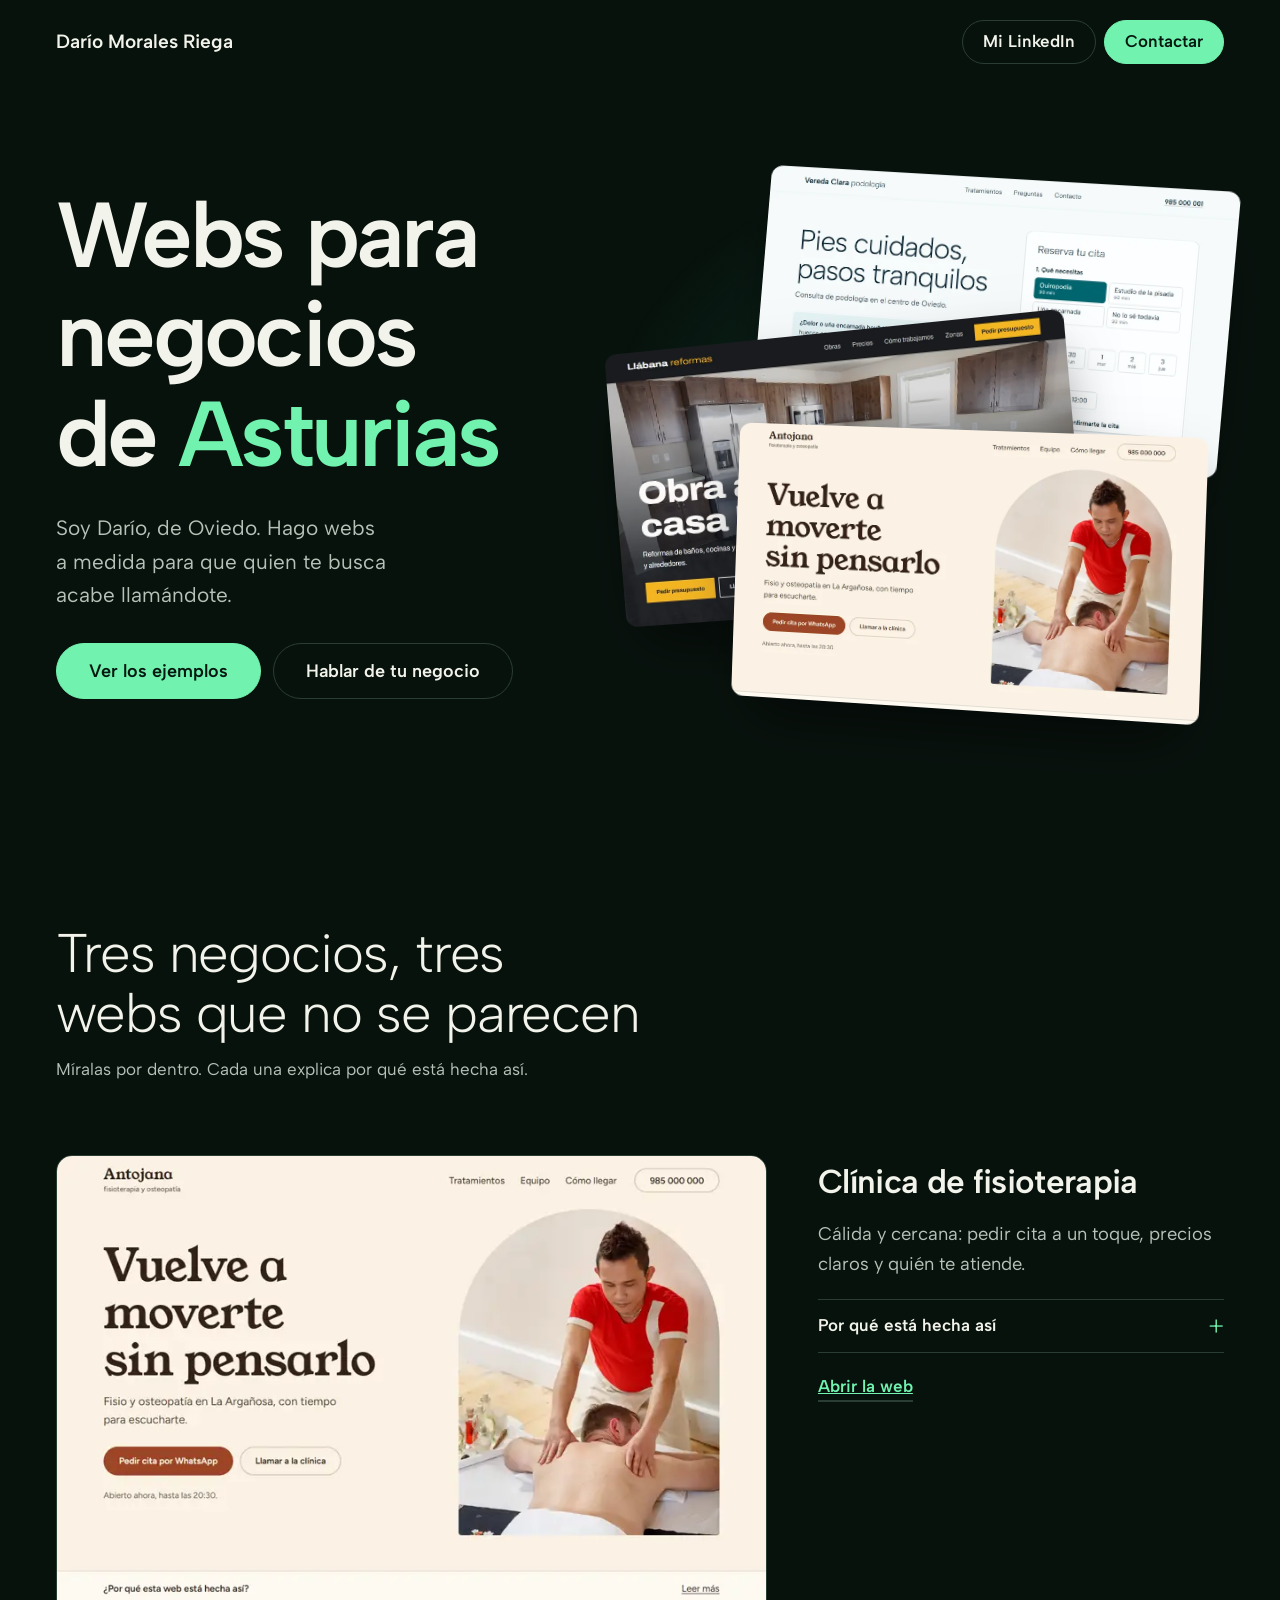
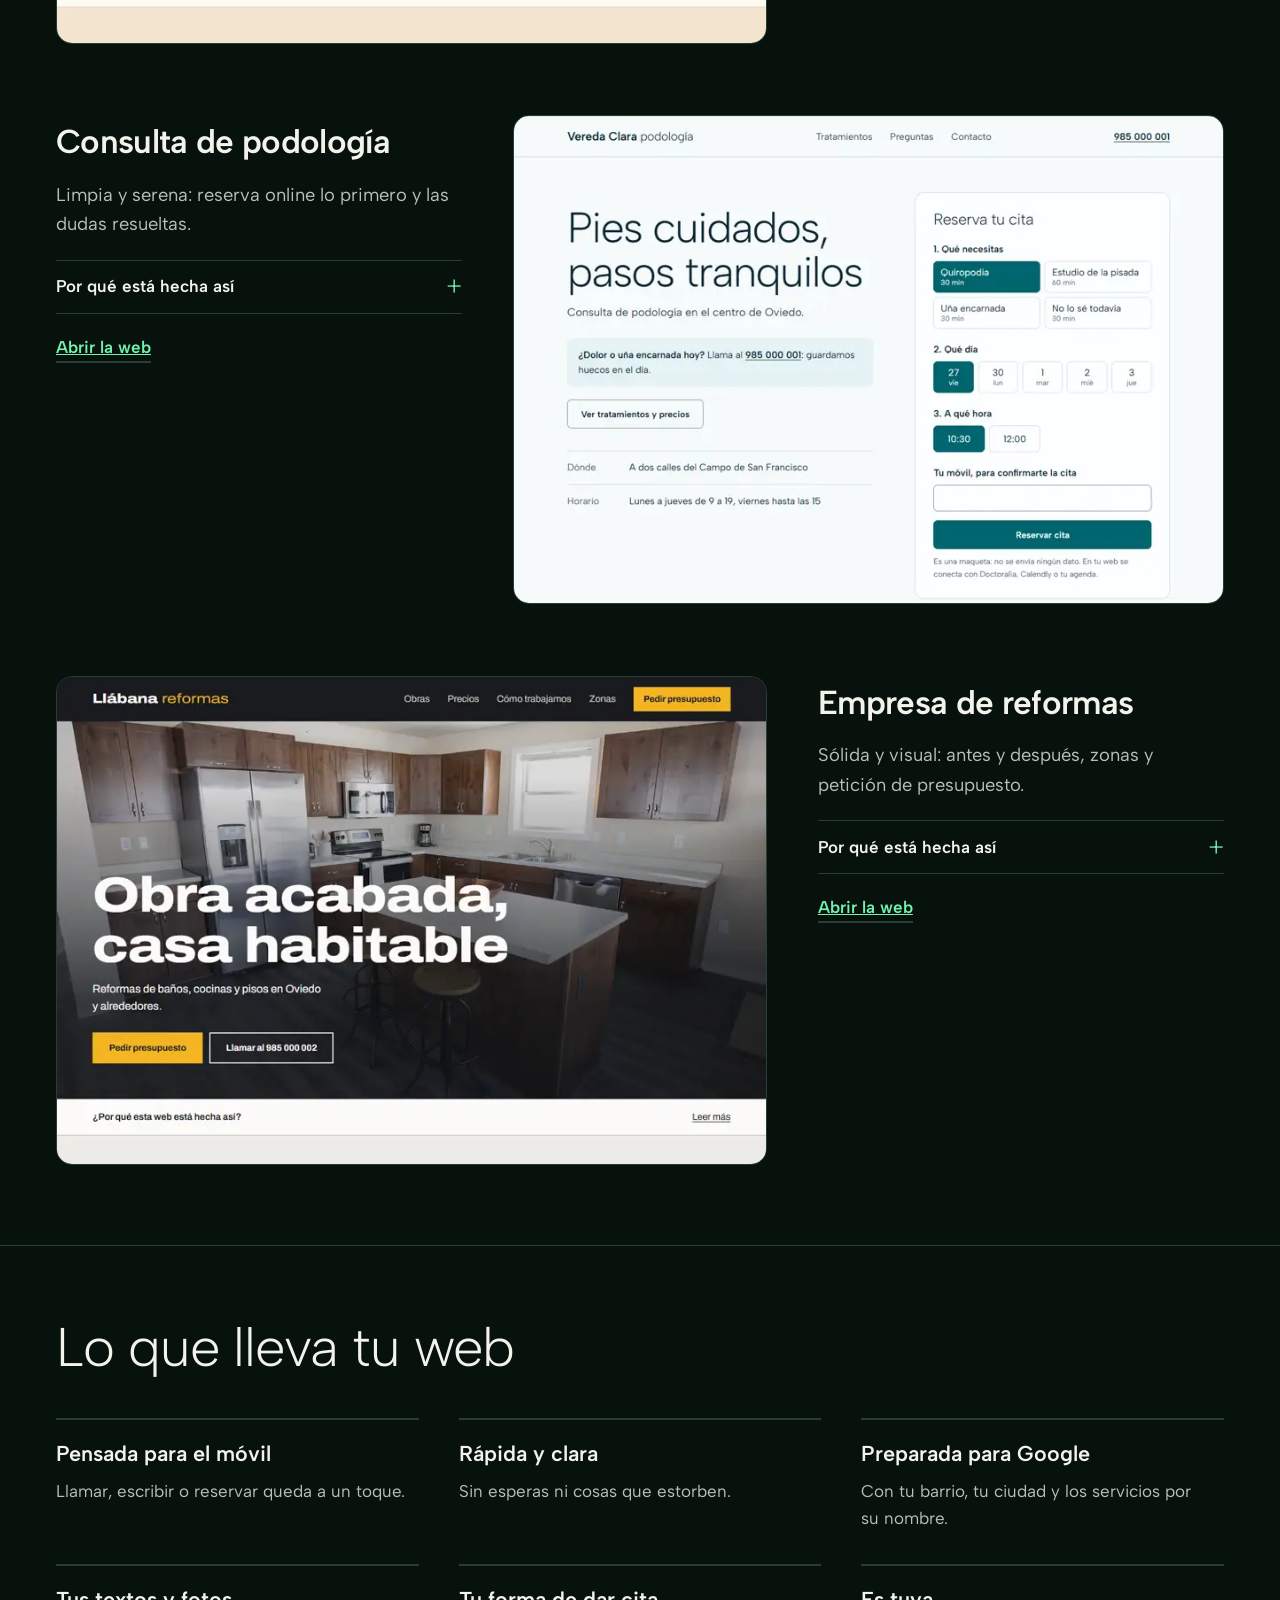
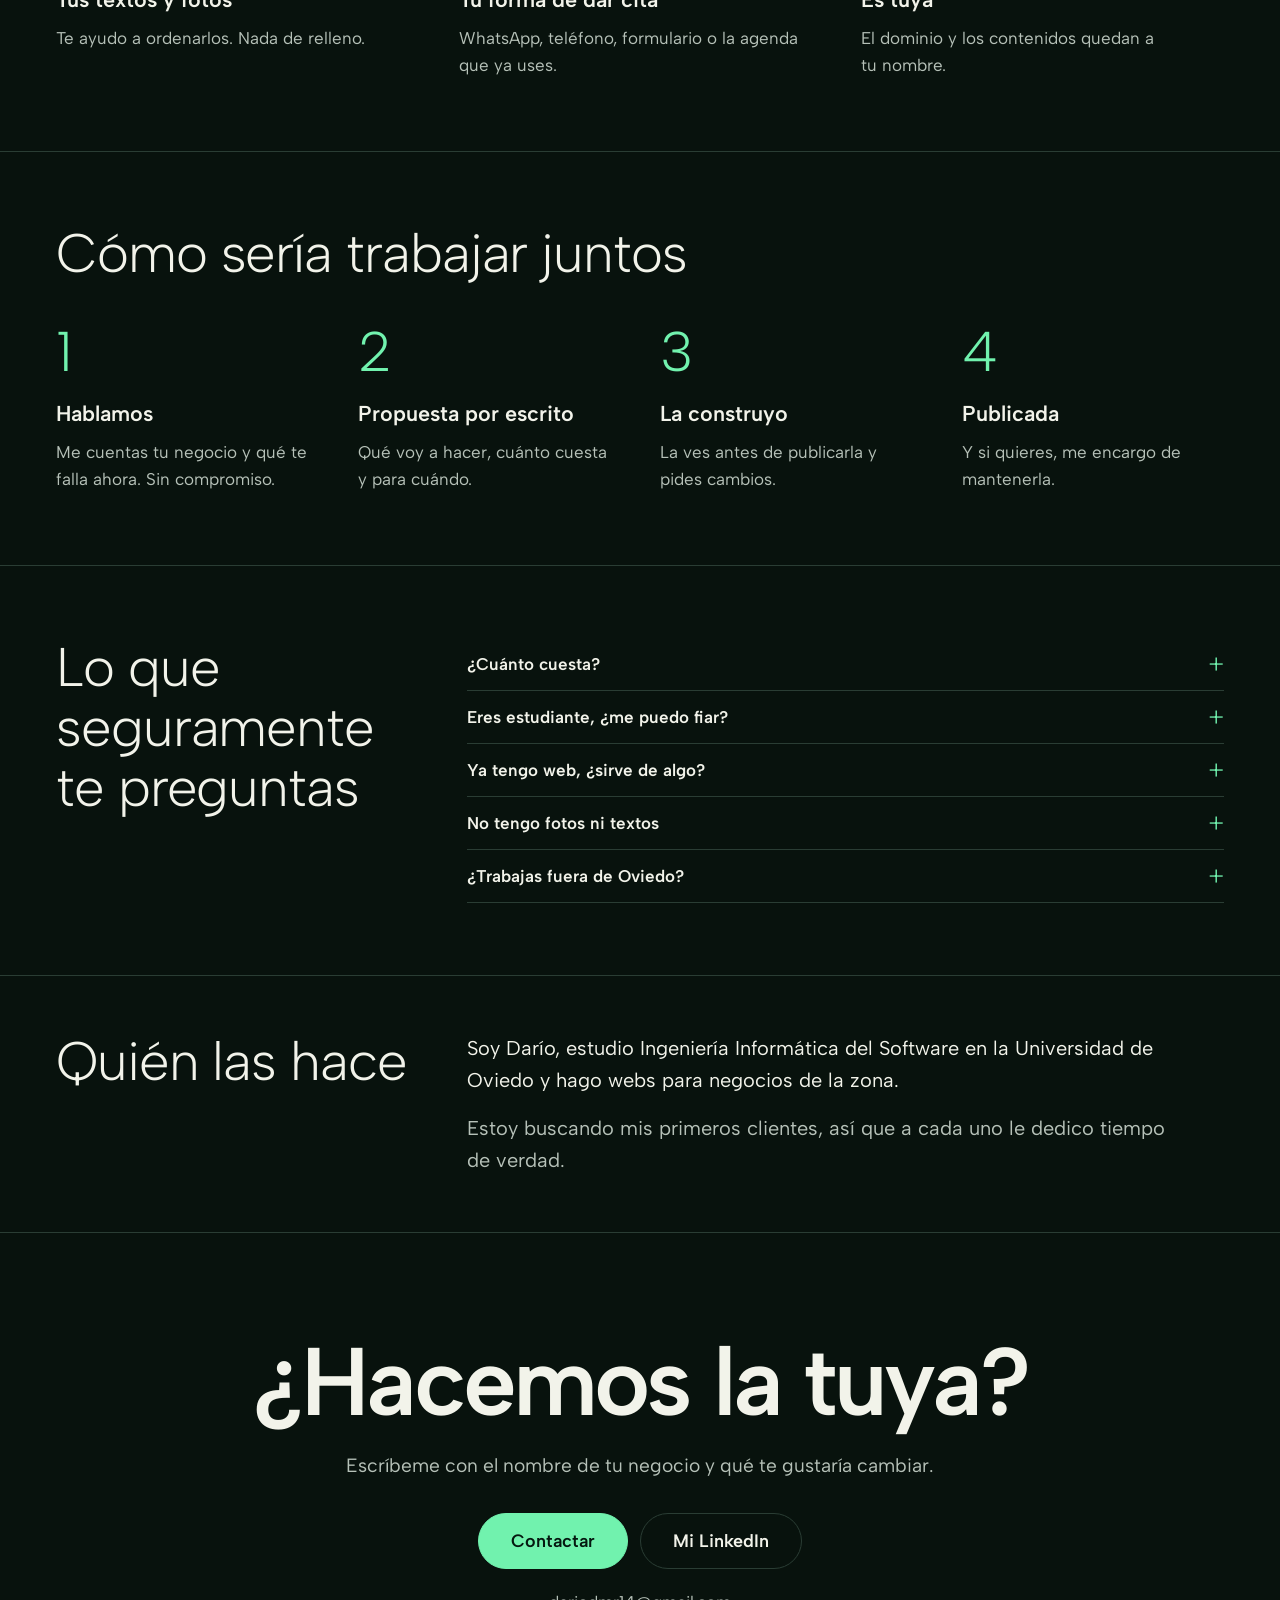
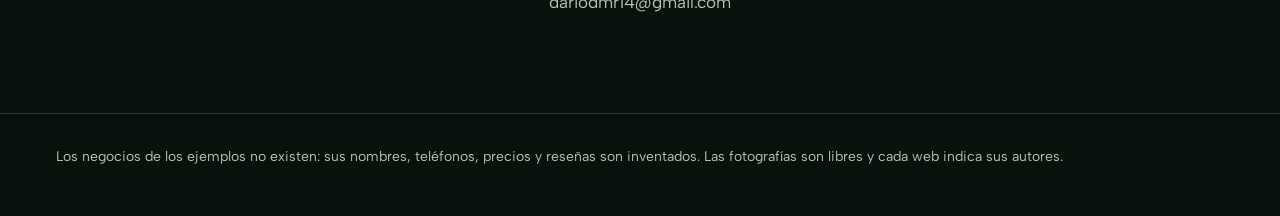
==== commit 707b0502: "Publicar webs de ejemplo" ====
--- a/index.html
+++ b/index.html
@@ -20,6 +20,7 @@
   <link rel="stylesheet" href="styles.css">
 </head>
 <body>
+  <a class="skip" href="#ejemplos">Saltar a los ejemplos</a>
   <header class="wrap top">
     <p class="name">Darío Morales Riega</p>
     <nav aria-label="Contacto">
@@ -51,7 +52,7 @@
 
     <section class="works wrap" id="ejemplos" aria-labelledby="e-t">
       <h2 id="e-t">Tres negocios, tres webs que no se parecen</h2>
-      <p class="hint">Míralas por dentro. Junto a cada una, por qué está hecha así.</p>
+      <p class="hint">Míralas por dentro. Cada una explica por qué está hecha así.</p>
 
       <article class="work">
         <a class="peek" href="fisio/index.html" aria-label="Abrir la web de ejemplo de fisioterapia"><img src="img/fisio-larga.webp" width="800" height="3680" alt="Recorrido por la web de ejemplo de fisioterapia" loading="lazy"></a>
--- a/styles.css
+++ b/styles.css
@@ -31,6 +31,8 @@
 ::selection { background: var(--color-accent); color: var(--color-accent-ink); }
 .wrap { max-width: var(--wrap); margin-inline: auto; padding-inline: var(--gutter); }
 
+.skip { position: absolute; left: 8px; top: 8px; z-index: 600; padding: 8px 16px; background: var(--color-accent); color: var(--color-accent-ink); transform: translateY(-200%); }
+.skip:focus { transform: none; }
 .btn { display: inline-flex; align-items: center; justify-content: center; min-height: 44px; padding: 0 20px; border: 1px solid var(--color-accent); border-radius: 999px; background: var(--color-accent); color: var(--color-accent-ink); font-weight: 600; text-decoration: none; white-space: nowrap; transition: background-color 180ms var(--ease-out), transform 120ms var(--ease-out); }
 .btn:hover { background: var(--color-accent-hover); transform: translateY(-2px); }
 .btn:active { transform: scale(0.97); }
@@ -142,3 +144,7 @@
   *, *::before { animation: none !important; transition: none !important; }
   .peek:hover img, .peek:focus-visible img { transform: none; }
 }
+
+/* Táctil */
+a, button, summary, label, input, select { touch-action: manipulation; }
+html { -webkit-tap-highlight-color: transparent; }
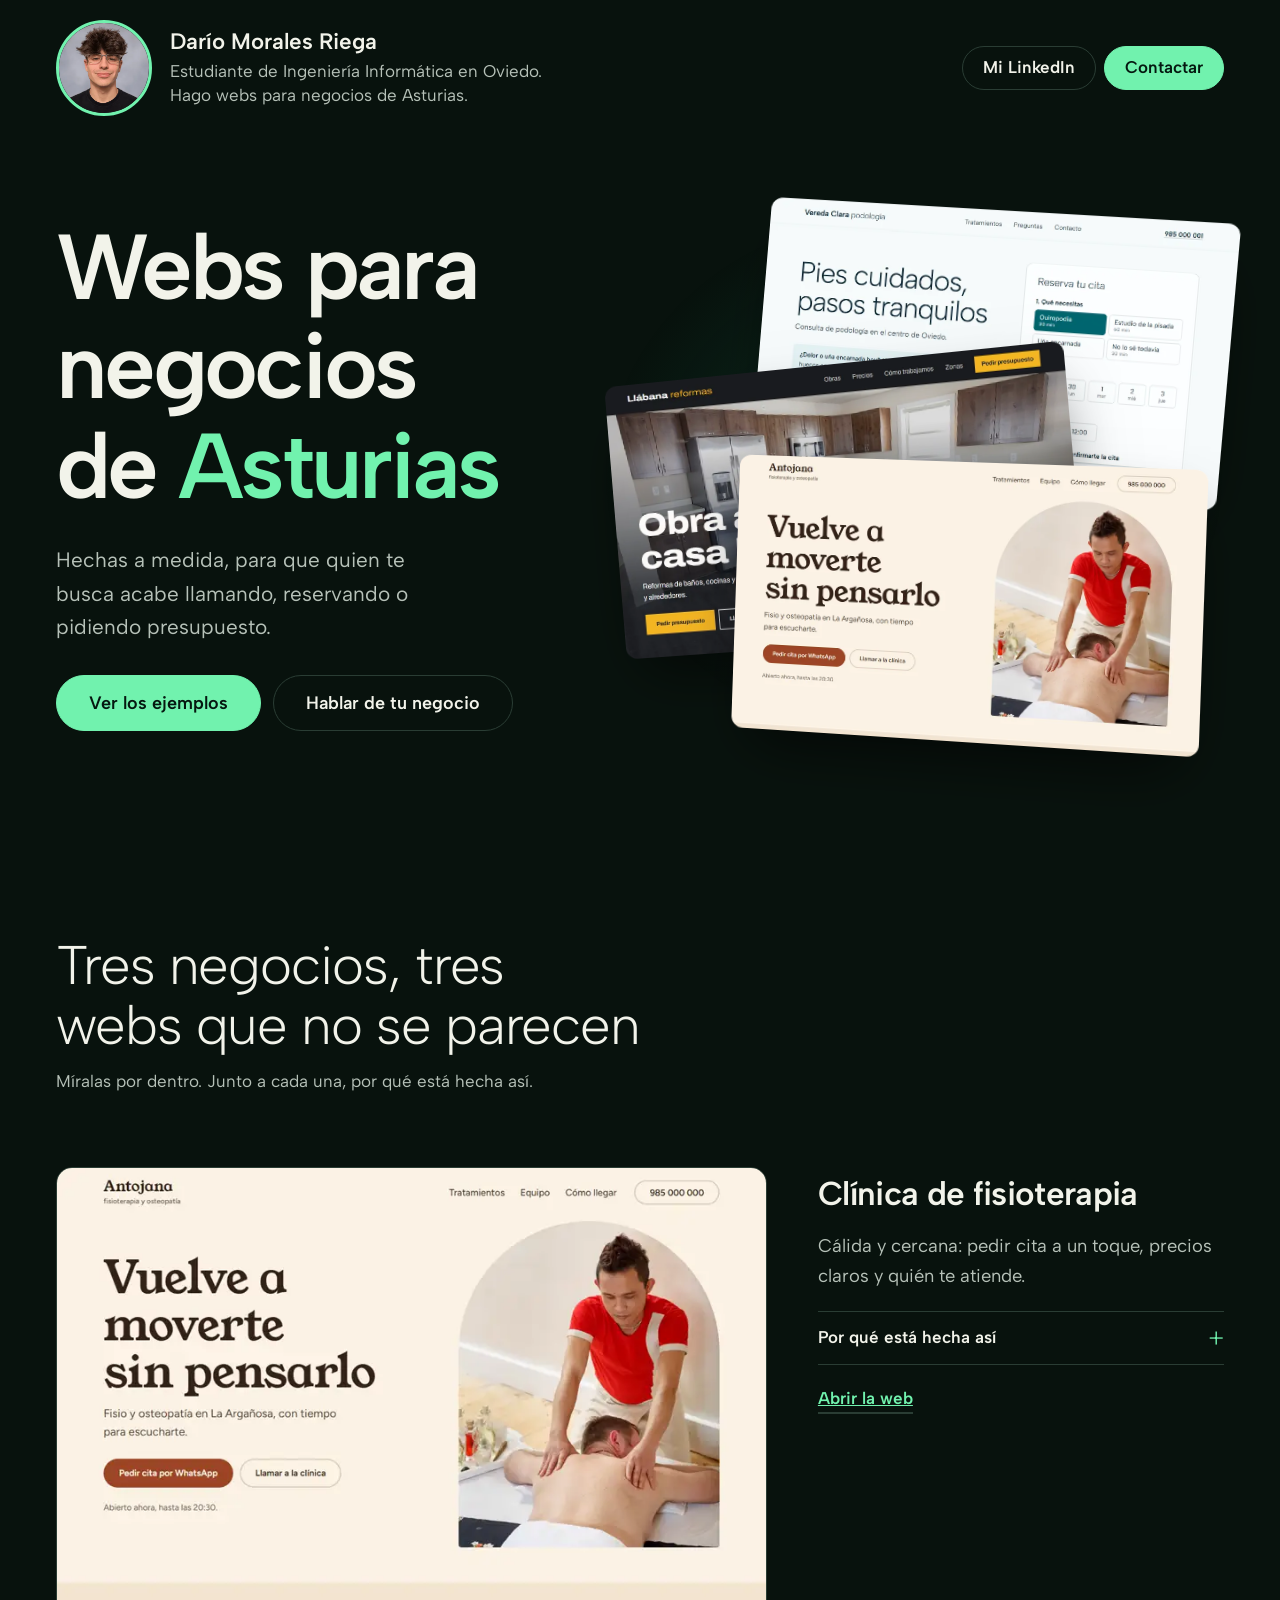
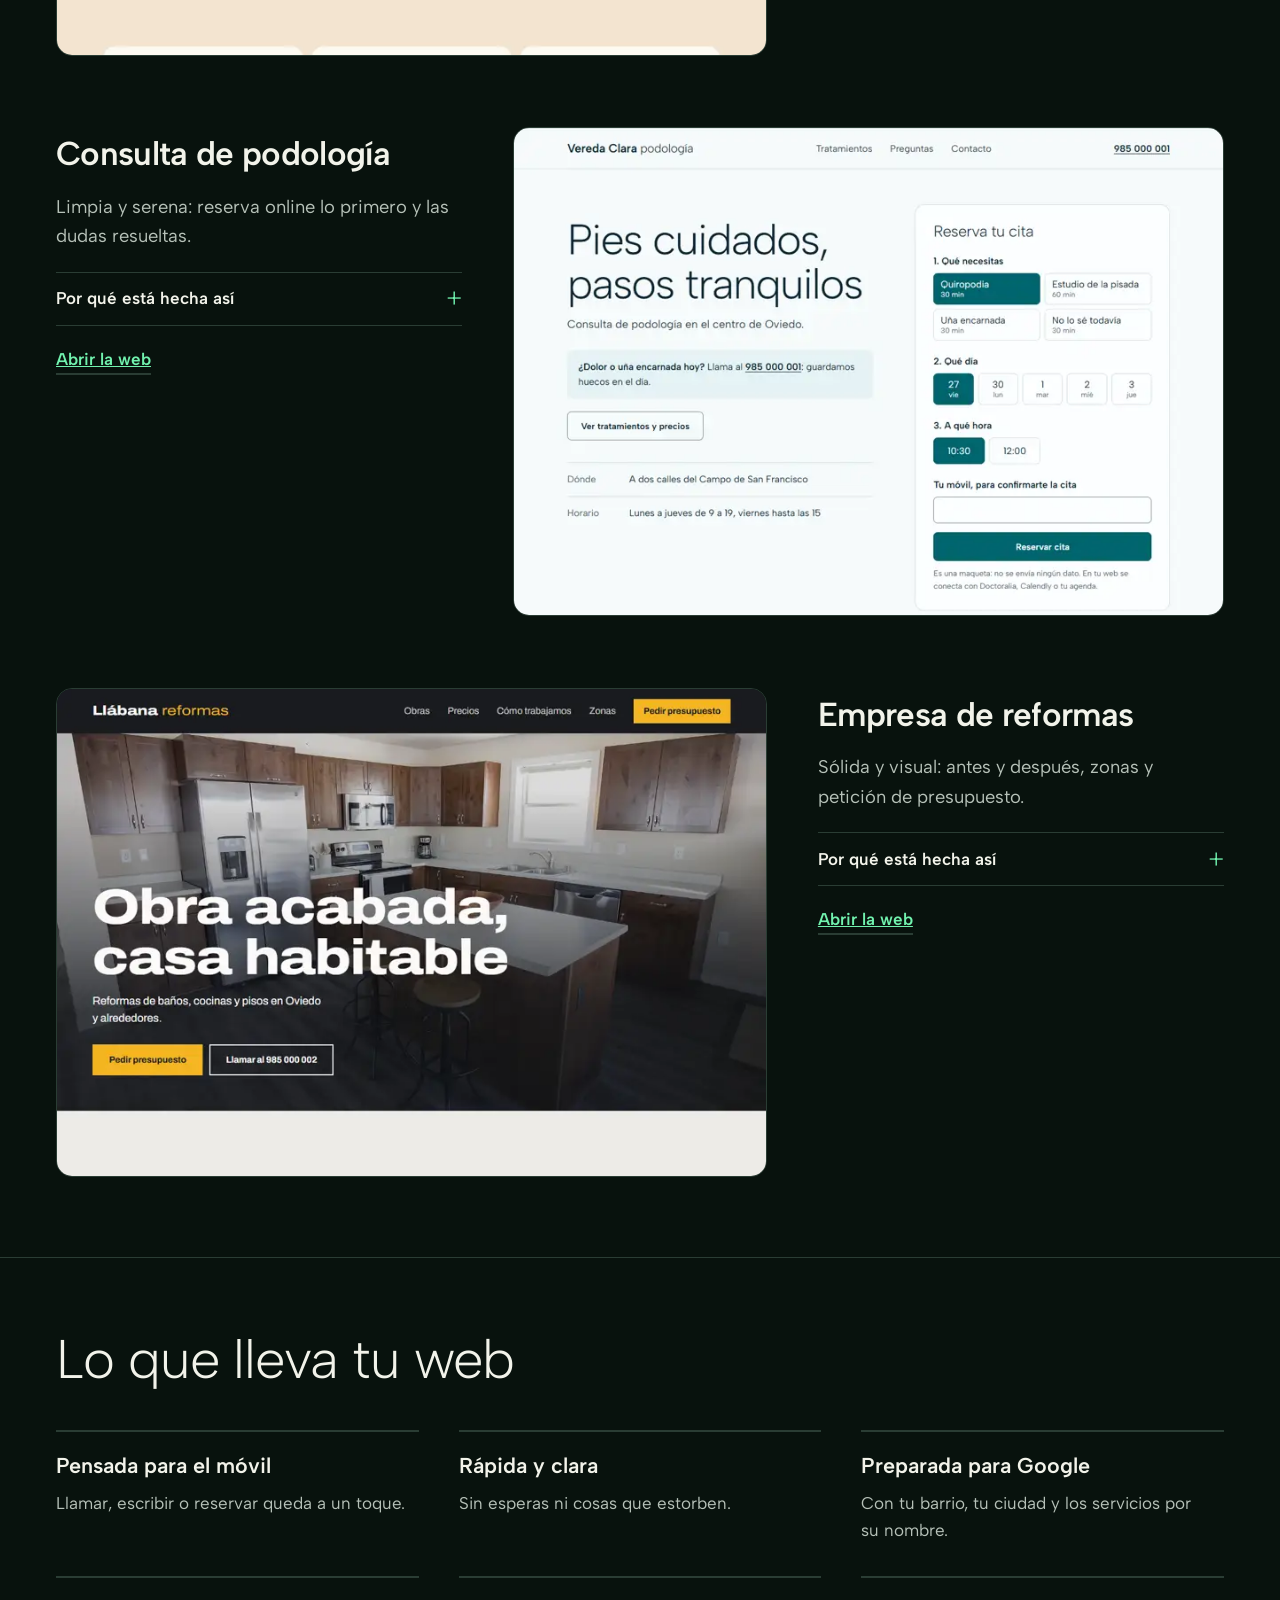
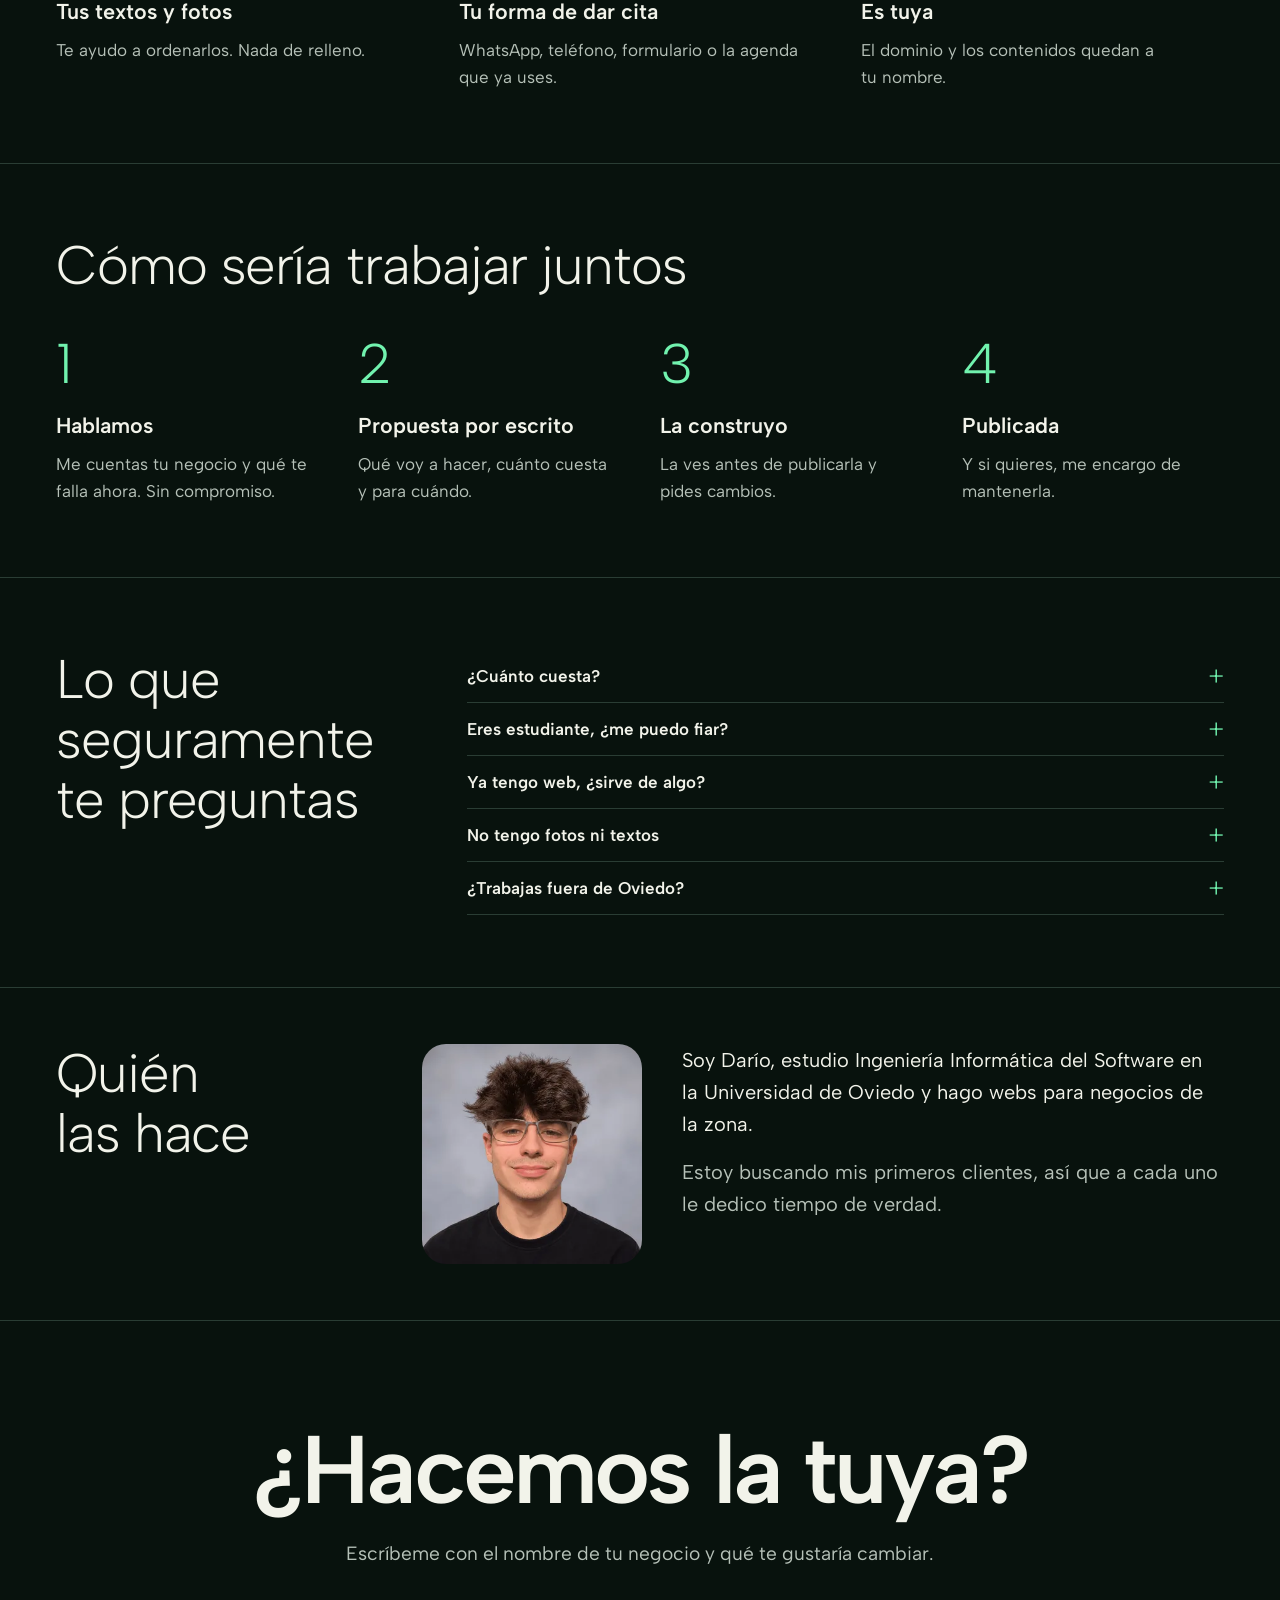
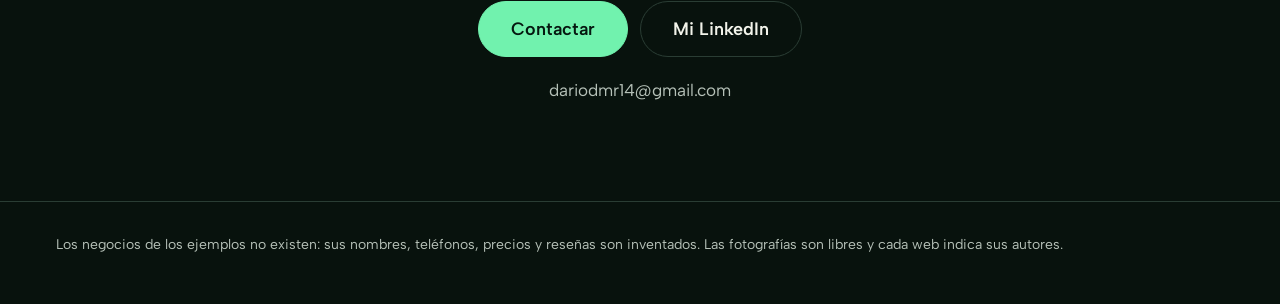
==== commit dd8e1b27: "Publicar webs de ejemplo" ====
--- a/index.html
+++ b/index.html
@@ -7,7 +7,7 @@
   <meta name="description" content="Diseño de páginas web en Oviedo para clínicas, consultas, reformas y otros negocios de Asturias. Trato directo con Darío Morales Riega. Mira tres ejemplos.">
   <link rel="canonical" href="https://dariodmr14.github.io/webs-ejemplos/">
   <script type="application/ld+json">
-  {"@context":"https://schema.org","@type":"Person","name":"Darío Morales Riega","jobTitle":"Diseño y desarrollo web","url":"https://dariodmr14.github.io/webs-ejemplos/","email":"mailto:dariodmr14@gmail.com","sameAs":["https://www.linkedin.com/in/dario-morales-riega"],"address":{"@type":"PostalAddress","addressLocality":"Oviedo","addressRegion":"Asturias","addressCountry":"ES"}}
+  {"@context":"https://schema.org","@type":"Person","name":"Darío Morales Riega","jobTitle":"Diseño y desarrollo web","image":"https://dariodmr14.github.io/webs-ejemplos/img/dario-528.webp","url":"https://dariodmr14.github.io/webs-ejemplos/","email":"mailto:dariodmr14@gmail.com","sameAs":["https://www.linkedin.com/in/dario-morales-riega"],"address":{"@type":"PostalAddress","addressLocality":"Oviedo","addressRegion":"Asturias","addressCountry":"ES"}}
   </script>
   <meta property="og:type" content="website">
   <meta property="og:locale" content="es_ES">
@@ -22,7 +22,13 @@
 <body>
   <a class="skip" href="#ejemplos">Saltar a los ejemplos</a>
   <header class="wrap top">
-    <p class="name">Darío Morales Riega</p>
+    <div class="me">
+      <img src="img/dario-176.webp" srcset="img/dario-176.webp 176w, img/dario-352.webp 352w, img/dario-528.webp 528w" sizes="(min-width: 40rem) 96px, 72px" width="96" height="96" alt="Foto de Darío Morales Riega" fetchpriority="high">
+      <div>
+        <p class="name">Darío Morales Riega</p>
+        <p class="role">Estudiante de Ingeniería Informática en Oviedo. Hago webs para negocios de Asturias.</p>
+      </div>
+    </div>
     <nav aria-label="Contacto">
       <a class="btn btn--line" href="https://www.linkedin.com/in/dario-morales-riega" target="_blank" rel="noopener">Mi LinkedIn</a>
       <a class="btn" href="mailto:dariodmr14@gmail.com?subject=Web%20para%20mi%20negocio">Contactar</a>
@@ -37,7 +43,7 @@
           <span class="line"><span>negocios</span></span>
           <span class="line"><span>de <em>Asturias</em></span></span>
         </h1>
-        <p class="lead">Soy Darío, de Oviedo. Hago webs a medida para que quien te busca acabe llamándote.</p>
+        <p class="lead">Hechas a medida, para que quien te busca acabe llamando, reservando o pidiendo presupuesto.</p>
         <div class="actions">
           <a class="btn btn--big" href="#ejemplos">Ver los ejemplos</a>
           <a class="btn btn--big btn--line" href="#contacto">Hablar de tu negocio</a>
@@ -52,7 +58,7 @@
 
     <section class="works wrap" id="ejemplos" aria-labelledby="e-t">
       <h2 id="e-t">Tres negocios, tres webs que no se parecen</h2>
-      <p class="hint">Míralas por dentro. Cada una explica por qué está hecha así.</p>
+      <p class="hint">Míralas por dentro. Junto a cada una, por qué está hecha así.</p>
 
       <article class="work">
         <a class="peek" href="fisio/index.html" aria-label="Abrir la web de ejemplo de fisioterapia"><img src="img/fisio-larga.webp" width="800" height="3680" alt="Recorrido por la web de ejemplo de fisioterapia" loading="lazy"></a>
@@ -73,7 +79,7 @@
           <p>Limpia y serena: reserva online lo primero y las dudas resueltas.</p>
           <details>
             <summary>Por qué está hecha así</summary>
-            <dl><div><dt>Reservar es lo primero que se ve</dt><dd>Cuantos menos pasos, más citas. Y quien busca de noche reserva sin esperar a que abráis.</dd></div><div><dt>Aviso para urgencias</dt><dd>Quien tiene dolor hoy no reserva para la semana que viene: llama.</dd></div><div><dt>Tratamientos con su nombre</dt><dd>«Uña encarnada» o «estudio de la pisada» es lo que la gente escribe en Google.</dd></div><div><dt>Preguntas frecuentes</dt><dd>Quitan el miedo antes de venir y ahorran llamadas repetidas.</dd></div><div><dt>Colores claros y letra grande</dt><dd>Transmite limpieza y se lee bien a cualquier edad.</dd></div></dl>
+            <dl><div><dt>Reservar es lo primero que se ve</dt><dd>Cuantos menos pasos, más citas: es la decisión que más clientes puede traer. Quien busca de noche reserva sin esperar a que abráis.</dd></div><div><dt>Aviso para urgencias</dt><dd>Quien tiene dolor hoy no reserva para la semana que viene: llama.</dd></div><div><dt>Tratamientos con su nombre</dt><dd>«Uña encarnada» o «estudio de la pisada» es lo que la gente escribe en Google.</dd></div><div><dt>Preguntas frecuentes</dt><dd>Quitan el miedo antes de venir y ahorran llamadas repetidas.</dd></div><div><dt>Colores claros y letra grande</dt><dd>Transmite limpieza y se lee bien a cualquier edad.</dd></div></dl>
           </details>
           <a class="work__go" href="podologia/index.html">Abrir la web</a>
         </div>
@@ -127,6 +133,7 @@
 
     <section class="about wrap" aria-labelledby="a-t">
       <h2 id="a-t">Quién las hace</h2>
+      <img class="portrait" src="img/dario-352.webp" srcset="img/dario-352.webp 352w, img/dario-528.webp 528w" sizes="220px" width="220" height="220" alt="" loading="lazy">
       <div>
         <p>Soy Darío, estudio Ingeniería Informática del Software en la Universidad de Oviedo y hago webs para negocios de la zona.</p>
         <p>Estoy buscando mis primeros clientes, así que a cada uno le dedico tiempo de verdad.</p>
--- a/styles.css
+++ b/styles.css
@@ -42,10 +42,13 @@
 .actions { display: flex; flex-wrap: wrap; gap: 12px; margin-top: 32px; }
 
 .top { display: flex; flex-wrap: wrap; justify-content: space-between; align-items: center; gap: 12px 24px; padding-block: 20px; }
-.name { font-weight: 600; font-size: 1.2rem; color: var(--color-ink); }
+.me { display: flex; align-items: center; gap: 18px; min-width: 0; animation: fade 600ms var(--ease-out) backwards; }
+.me img { width: 96px; height: 96px; flex-shrink: 0; border-radius: 50%; border: 3px solid var(--color-accent); background: var(--color-paper-2); }
+.name { font-weight: 600; font-size: 1.4rem; line-height: 1.25; color: var(--color-ink); }
+.role { max-width: 36ch; margin-top: 4px; line-height: 1.4; }
 .top nav { display: flex; gap: 8px; }
 
-.hero { display: grid; grid-template-columns: minmax(0, 5fr) minmax(0, 6fr); gap: 32px; align-items: center; min-height: min(760px, calc(100svh - 90px)); padding-block: 24px 64px; }
+.hero { display: grid; grid-template-columns: minmax(0, 5fr) minmax(0, 6fr); gap: 32px; align-items: center; min-height: min(720px, calc(100svh - 140px)); padding-block: 24px 64px; }
 h1 { font-size: clamp(3rem, 7.2vw, 6.25rem); font-weight: 600; line-height: 1; letter-spacing: -0.04em; }
 h1 em { font-style: normal; color: var(--color-accent); }
 .line { display: block; overflow: clip; padding-bottom: 0.08em; }
@@ -105,7 +108,8 @@
 .faq details { margin: 0; border-block: 0; border-bottom: 1px solid var(--color-rule); }
 .faq details p { padding-bottom: 20px; max-width: 60ch; }
 .ask { margin-top: 16px; font-size: 1.2rem; }
-.about { display: grid; grid-template-columns: minmax(0, 1fr) minmax(0, 2fr); gap: 32px; padding-block: 56px; border-top: 1px solid var(--color-rule); }
+.portrait { width: 220px; height: 220px; border-radius: 24px; }
+.about { display: grid; grid-template-columns: minmax(0, 3fr) 220px minmax(0, 5fr); align-items: start; gap: 40px; padding-block: 56px; border-top: 1px solid var(--color-rule); }
 .about p { max-width: 56ch; font-size: 1.25rem; color: var(--color-ink); }
 .about p + p { margin-top: 16px; color: var(--color-ink-2); }
 .close { text-align: center; padding-block: 96px; border-top: 1px solid var(--color-rule); }
@@ -131,10 +135,16 @@
   .work--flip .peek { order: 0; }
   .hero { min-height: 0; padding-block: 32px; }
   .work { margin-top: 56px; }
+  .portrait { width: 180px; height: 180px; }
   .faq { grid-template-columns: minmax(0, 1fr); }
   .gets ul, .steps ol { grid-template-columns: repeat(2, minmax(0, 1fr)); }
 }
 @media (max-width: 40rem) {
+  .me { gap: 14px; }
+  .me img { width: 72px; height: 72px; }
+  .name { font-size: 1.2rem; }
+  .role { font-size: 0.9375rem; }
+  .top nav, .top nav .btn { width: 100%; }
   .gets ul, .steps ol { grid-template-columns: minmax(0, 1fr); }
   .btn--big { width: 100%; }
 }
